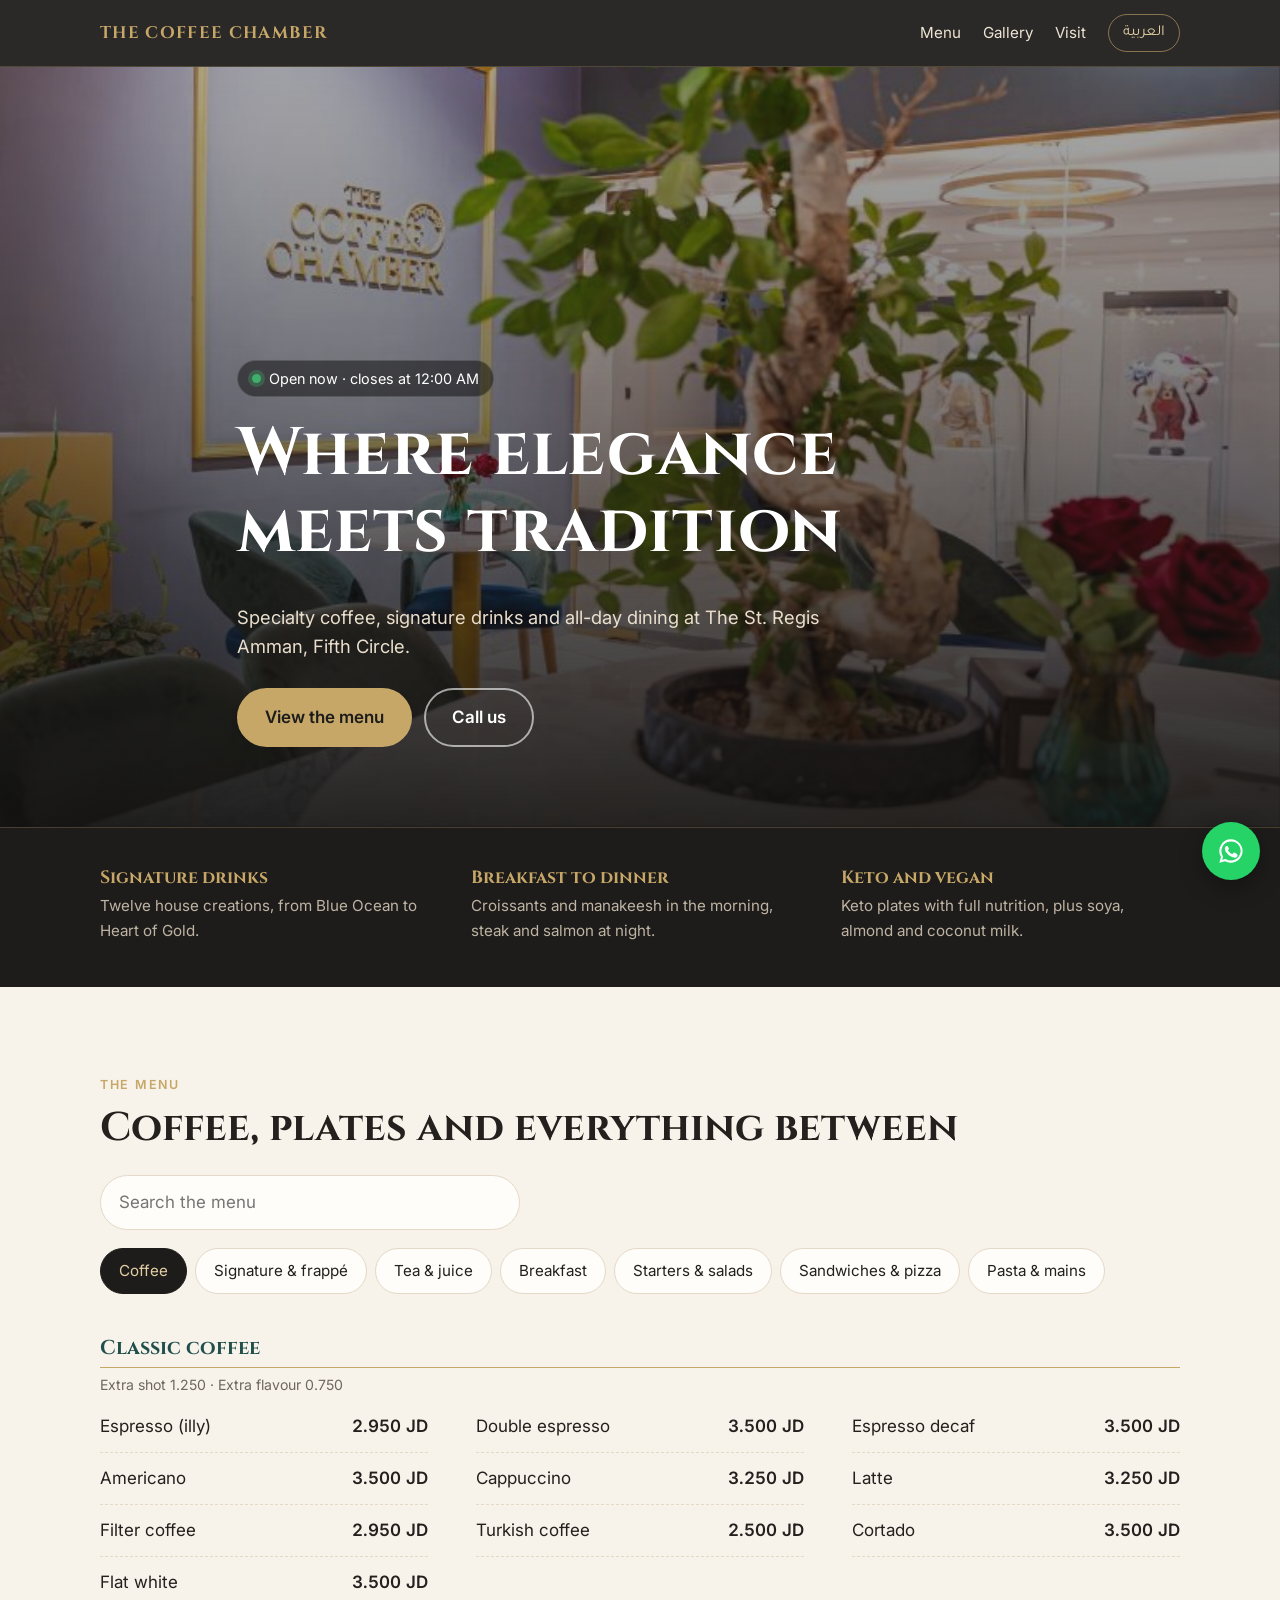
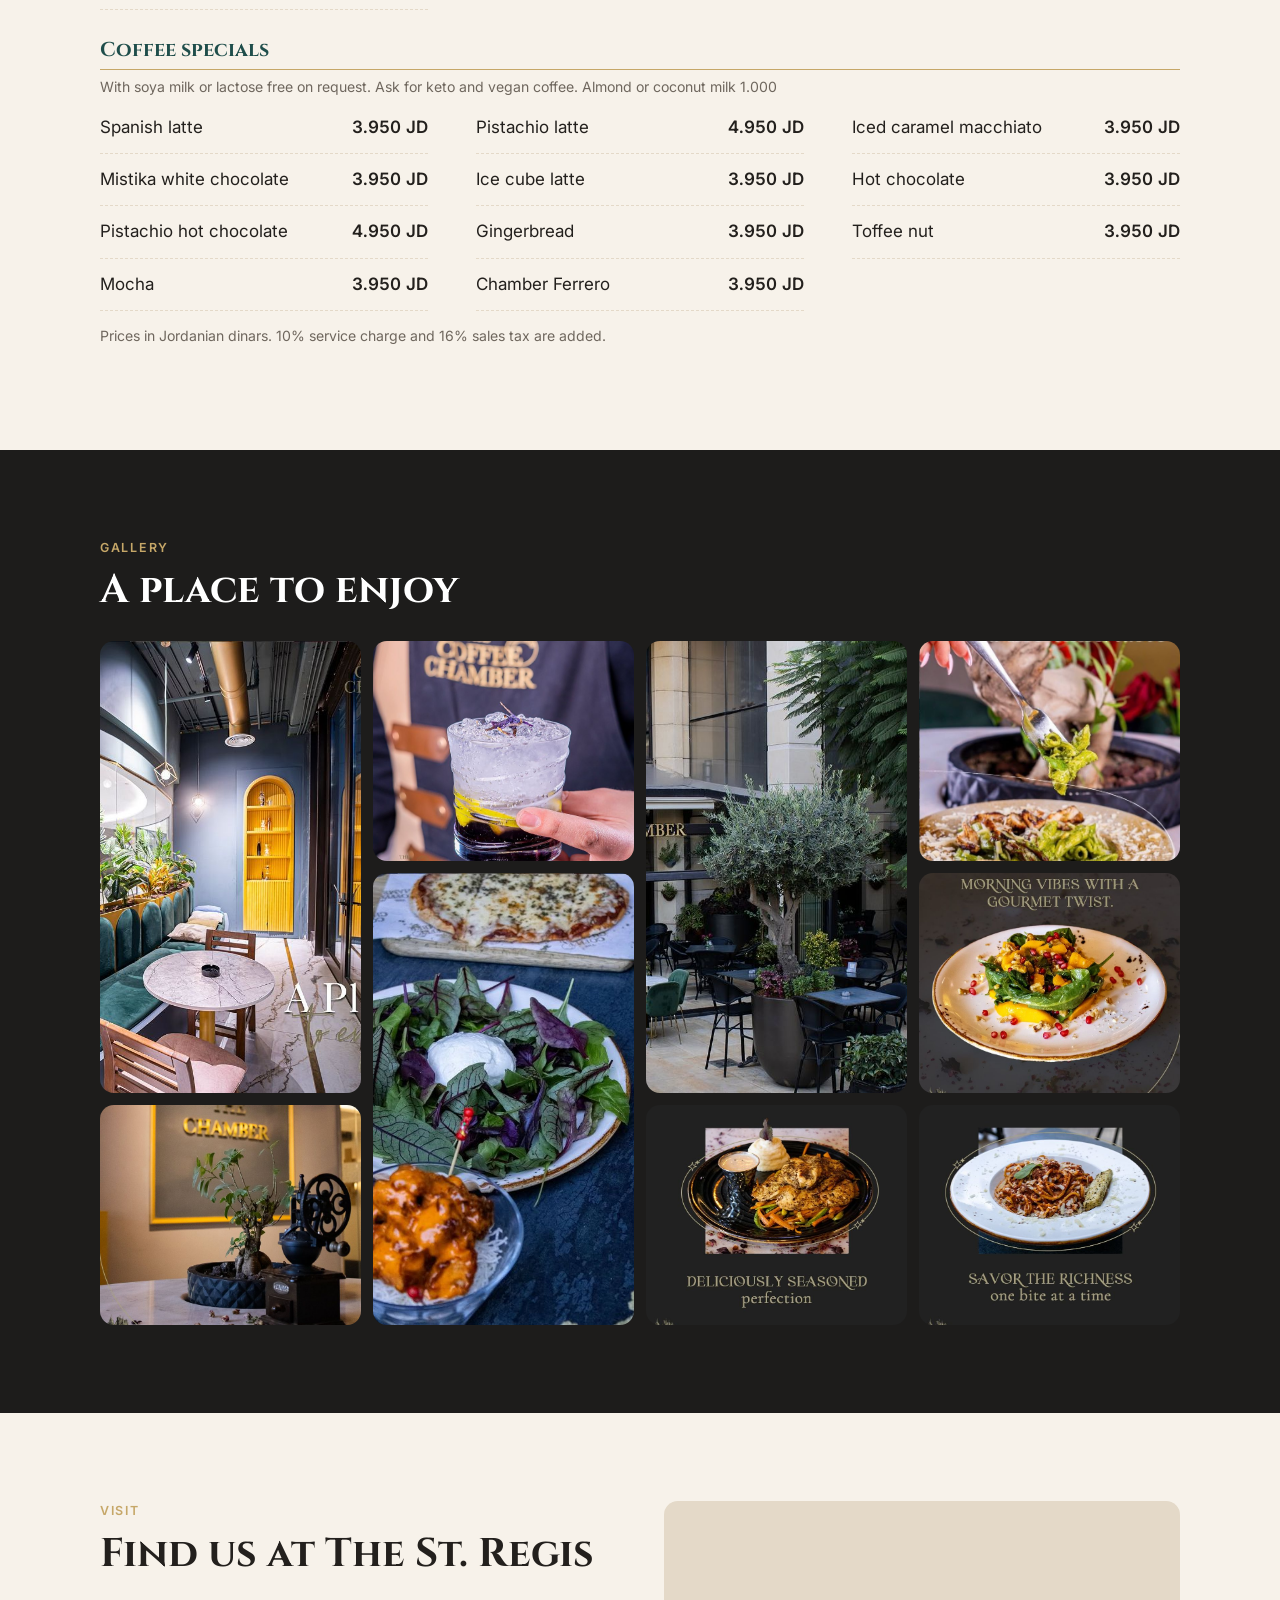
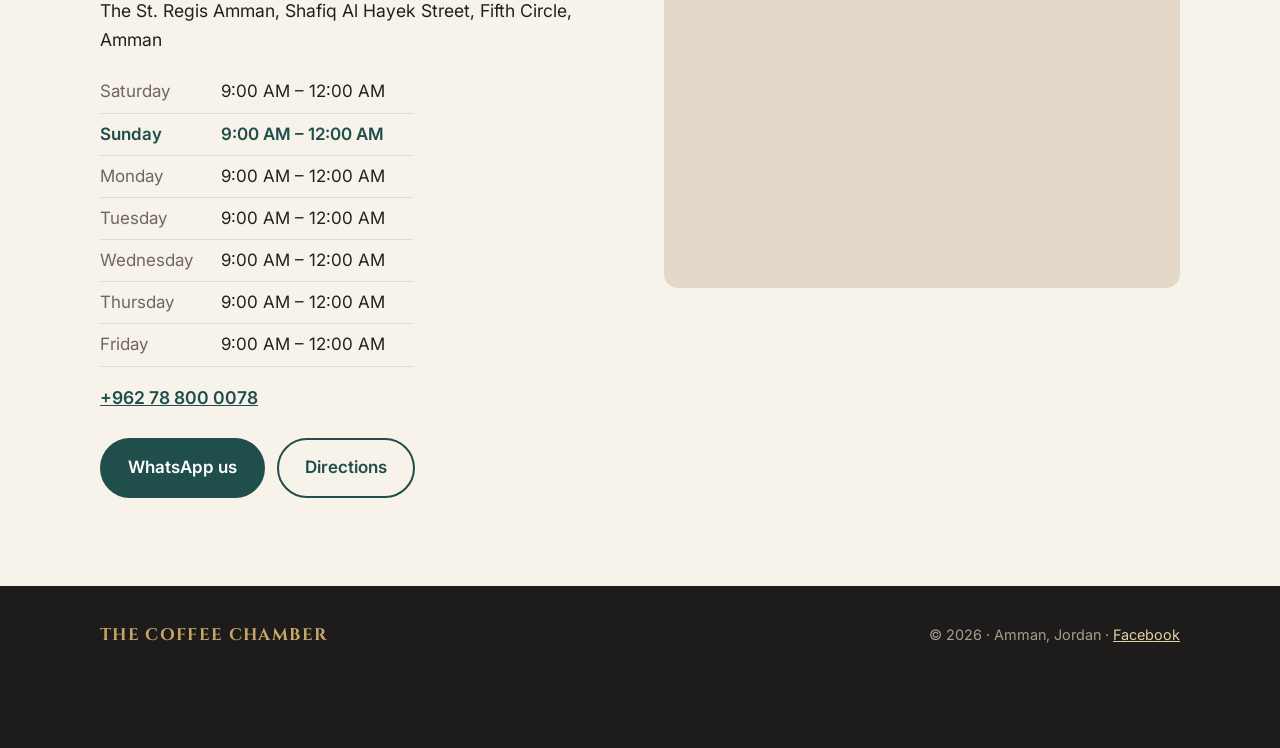
==== index.html @ b36b4d58 "Launch The Coffee Chamber site: full bilingual menu, photos, live hours Co-Authored-By: Claude Opus " ====
<!doctype html>
<html lang="en" dir="ltr">
<head>
  <meta charset="utf-8">
  <meta name="viewport" content="width=device-width, initial-scale=1">
  <title>The Coffee Chamber | Café at The St. Regis Amman</title>
  <meta name="description" content="The Coffee Chamber: specialty coffee, signature drinks and all-day dining at The St. Regis Amman, Fifth Circle. Call +962 78 800 0078.">
  <meta property="og:title" content="The Coffee Chamber, Amman">
  <meta property="og:description" content="Where elegance meets tradition. Specialty coffee and all-day dining at The St. Regis Amman.">
  <meta property="og:image" content="assets/img/interior.jpg">
  <link rel="icon" href="assets/img/favicon.svg" type="image/svg+xml">
  <link rel="preconnect" href="https://fonts.googleapis.com">
  <link rel="preconnect" href="https://fonts.gstatic.com" crossorigin>
  <link href="https://fonts.googleapis.com/css2?family=Cinzel:wght@500;700&family=Inter:wght@400;500;600&family=Tajawal:wght@400;500;700&display=swap" rel="stylesheet">
  <link rel="stylesheet" href="assets/css/site.css">
  <!-- Facts for Google search results. Keep in sync with business.json. -->
  <script type="application/ld+json">
  {
    "@context": "https://schema.org",
    "@type": "CafeOrCoffeeShop",
    "name": "The Coffee Chamber",
    "telephone": "+962788000078",
    "servesCuisine": ["Coffee", "International"],
    "priceRange": "JD 2-14",
    "image": "assets/img/interior.jpg",
    "address": {
      "@type": "PostalAddress",
      "streetAddress": "The St. Regis Amman, Shafiq Al Hayek Street, Fifth Circle",
      "addressLocality": "Amman",
      "addressCountry": "JO"
    },
    "openingHours": "Mo-Su 09:00-24:00"
  }
  </script>
</head>
<body>
  <header class="site-header">
    <div class="wrap header-row">
      <a class="logo" href="#top" data-i18n="name">The Coffee Chamber</a>
      <nav class="nav">
        <a href="#menu" data-i18n="nav_menu">Menu</a>
        <a href="#gallery" data-i18n="nav_gallery">Gallery</a>
        <a href="#visit" data-i18n="nav_visit">Visit</a>
        <!-- INTERACTIVE 1: language switch (assets/js/site.js) -->
        <button class="lang-toggle" id="lang-toggle" type="button" aria-label="Switch language">العربية</button>
      </nav>
    </div>
  </header>

  <main id="top">
    <section class="hero">
      <img class="hero-img" src="assets/img/interior.jpg" alt="Inside The Coffee Chamber">
      <div class="wrap hero-inner">
        <!-- INTERACTIVE 2: live open/closed badge -->
        <p class="status" id="open-status"><span class="dot"></span><span class="status-text">&nbsp;</span></p>
        <h1 data-i18n="hero_title">Where elegance meets tradition</h1>
        <p class="lead" data-i18n="hero_sub">Specialty coffee, signature drinks and all-day dining at The St. Regis Amman, Fifth Circle.</p>
        <div class="hero-actions">
          <a class="btn" href="#menu" data-i18n="cta_menu">View the menu</a>
          <a class="btn btn-ghost" href="tel:+962788000078" data-i18n="cta_call">Call to book</a>
        </div>
      </div>
    </section>

    <section class="highlights reveal">
      <div class="wrap highlights-row">
        <div><h3 data-i18n="hl1_t">Signature drinks</h3><p data-i18n="hl1_d">Twelve house creations, from Blue Ocean to Heart of Gold.</p></div>
        <div><h3 data-i18n="hl2_t">Breakfast to dinner</h3><p data-i18n="hl2_d">Croissants and manakeesh in the morning, steak and salmon at night.</p></div>
        <div><h3 data-i18n="hl3_t">Keto and vegan</h3><p data-i18n="hl3_d">Keto plates with full nutrition, plus soya, almond and coconut milk.</p></div>
      </div>
    </section>

    <section id="menu" class="section reveal">
      <div class="wrap">
        <p class="eyebrow" data-i18n="menu_eyebrow">The menu</p>
        <h2 data-i18n="menu_title">Coffee, plates and everything between</h2>
        <!-- INTERACTIVE 3: search + tabs. The menu itself is in assets/js/menu.js -->
        <div class="menu-tools">
          <input class="search" id="menu-search" type="search" placeholder="Search the menu" data-i18n-placeholder="search">
        </div>
        <div class="tabs" id="menu-tabs" role="tablist"></div>
        <div id="menu-body"></div>
        <p class="note" data-i18n="menu_tax">Prices in Jordanian dinars. 10% service charge and 16% sales tax are added.</p>
      </div>
    </section>

    <section id="gallery" class="section section-dark reveal">
      <div class="wrap">
        <p class="eyebrow" data-i18n="gallery_eyebrow">Gallery</p>
        <h2 data-i18n="gallery_title">A place to enjoy</h2>
        <!-- INTERACTIVE 4: tap a photo to open it full screen; swipe or use arrows -->
        <div class="gallery">
          <button class="shot tall" type="button"><img src="assets/img/seating.jpg" alt="Velvet seating by the window" loading="lazy"></button>
          <button class="shot" type="button"><img src="assets/img/signature-drink.jpg" alt="A signature drink" loading="lazy"></button>
          <button class="shot tall" type="button"><img src="assets/img/terrace.jpg" alt="The outdoor terrace" loading="lazy"></button>
          <button class="shot" type="button"><img src="assets/img/penne-pesto.jpg" alt="Penne pesto with chicken" loading="lazy"></button>
          <button class="shot tall" type="button"><img src="assets/img/burrata-dynamite.jpg" alt="Burrata salad and dynamite shrimps" loading="lazy"></button>
          <button class="shot" type="button"><img src="assets/img/mango-salad.jpg" alt="Baby spinach and mango salad" loading="lazy"></button>
          <button class="shot" type="button"><img src="assets/img/grinder.jpg" alt="Coffee grinder on the marble table" loading="lazy"></button>
          <button class="shot" type="button"><img src="assets/img/grilled-chicken.jpg" alt="Grilled chicken with mashed potato" loading="lazy"></button>
          <button class="shot" type="button"><img src="assets/img/spaghetti.jpg" alt="Spaghetti bolognese" loading="lazy"></button>
        </div>
      </div>
    </section>

    <section id="visit" class="section reveal">
      <div class="wrap split">
        <div>
          <p class="eyebrow" data-i18n="visit_eyebrow">Visit</p>
          <h2 data-i18n="visit_title">Find us at The St. Regis</h2>
          <p class="address" data-i18n="address">The St. Regis Amman, Shafiq Al Hayek Street, Fifth Circle, Amman</p>
          <table class="hours" id="hours-table"></table>
          <p class="contact-line"><a href="tel:+962788000078" dir="ltr">+962 78 800 0078</a></p>
          <div class="hero-actions">
            <a class="btn btn-whatsapp" id="whatsapp-btn" href="#visit" data-i18n="cta_whatsapp">WhatsApp us</a>
            <a class="btn btn-outline" href="https://www.google.com/maps/search/?api=1&amp;query=The+Coffee+Chamber+St+Regis+Amman" data-i18n="cta_directions">Directions</a>
          </div>
        </div>
        <iframe class="map" title="Map to The Coffee Chamber" loading="lazy"
          src="https://www.google.com/maps?q=The+St.+Regis+Amman&amp;output=embed"></iframe>
      </div>
    </section>
  </main>

  <footer class="site-footer">
    <div class="wrap footer-row">
      <p class="logo" data-i18n="name">The Coffee Chamber</p>
      <p>&copy; <span id="year">2026</span> &middot; <span data-i18n="city">Amman, Jordan</span> &middot;
        <a href="https://www.facebook.com/The-Coffee-Chamber-103624985426412">Facebook</a></p>
    </div>
  </footer>

  <a class="wa-float" id="wa-float" href="#visit" aria-label="WhatsApp">
    <svg viewBox="0 0 24 24" width="28" height="28" aria-hidden="true"><path fill="currentColor" d="M12 2a10 10 0 0 0-8.6 15.1L2 22l5-1.3A10 10 0 1 0 12 2Zm0 18.2a8.2 8.2 0 0 1-4.2-1.2l-.3-.2-3 .8.8-2.9-.2-.3A8.2 8.2 0 1 1 12 20.2Zm4.5-6.1c-.2-.1-1.5-.7-1.7-.8s-.4-.1-.6.1-.7.8-.8 1-.3.2-.5.1a6.7 6.7 0 0 1-3.4-2.9c-.3-.4.3-.4.7-1.3a.4.4 0 0 0 0-.4l-.8-1.8c-.2-.5-.4-.4-.6-.4h-.5a1 1 0 0 0-.7.3 3 3 0 0 0-.9 2.2 5.2 5.2 0 0 0 1.1 2.8 11.9 11.9 0 0 0 4.6 4c1.7.7 2.4.8 3.2.7a2.8 2.8 0 0 0 1.8-1.3 2.3 2.3 0 0 0 .2-1.3c-.1-.1-.3-.2-.5-.3Z"/></svg>
  </a>

  <div class="lightbox" id="lightbox" hidden>
    <button class="lb-btn lb-close" type="button" aria-label="Close">&times;</button>
    <button class="lb-btn lb-prev" type="button" aria-label="Previous">&#8249;</button>
    <img class="lb-img" alt="">
    <button class="lb-btn lb-next" type="button" aria-label="Next">&#8250;</button>
  </div>

  <script src="assets/js/menu.js"></script>
  <script src="assets/js/site.js"></script>
</body>
</html>
---- assets/css/site.css ----
/* The Coffee Chamber. Colours taken from their logo and interior:
   charcoal, gold lettering, teal velvet, warm marble. */
:root {
  --charcoal: #1d1c1b;
  --charcoal-2: #282624;
  --gold: #c6a768;
  --gold-soft: #e3cfa3;
  --teal: #1f4e4b;
  --ink: #23201d;
  --muted: #6f675e;
  --bg: #f7f2ea;
  --card: #fffdf9;
  --line: #e4d9c8;
  --open: #3fae6a;
  --closed: #c25a3c;
  --radius: 14px;
  --font: "Inter", system-ui, -apple-system, "Segoe UI", Roboto, sans-serif;
  --display: "Cinzel", Georgia, serif;
}
html[lang="ar"] { --font: "Tajawal", system-ui, sans-serif; --display: "Tajawal", system-ui, sans-serif; }

* { box-sizing: border-box; }
html { scroll-behavior: smooth; }
body { margin: 0; font-family: var(--font); font-size: 17px; line-height: 1.6; color: var(--ink); background: var(--bg); }
img { display: block; max-width: 100%; }
a { color: var(--teal); }
h1, h2, h3 { font-family: var(--display); line-height: 1.15; margin: 0 0 0.5em; font-weight: 700; }
h1 { font-size: clamp(2.2rem, 6vw, 4.2rem); letter-spacing: 0.01em; }
h2 { font-size: clamp(1.6rem, 3.5vw, 2.5rem); }
h3 { font-size: 1.1rem; }
html[lang="ar"] h1, html[lang="ar"] h2 { letter-spacing: 0; }
.wrap { max-width: 1120px; margin: 0 auto; padding: 0 20px; }
.eyebrow { text-transform: uppercase; letter-spacing: 0.14em; font-size: 0.78rem; font-weight: 600; color: var(--gold); margin: 0 0 10px; }
html[lang="ar"] .eyebrow { letter-spacing: 0; font-size: 0.9rem; }
.note { color: var(--muted); font-size: 0.88rem; }

/* Header */
.site-header { position: sticky; top: 0; z-index: 10; background: rgba(29, 28, 27, 0.94); backdrop-filter: blur(8px); border-bottom: 1px solid rgba(198,167,104,0.25); }
.header-row { display: flex; align-items: center; justify-content: space-between; min-height: 66px; gap: 16px; }
.logo { font-family: var(--display); font-weight: 700; letter-spacing: 0.08em; text-transform: uppercase; color: var(--gold); text-decoration: none; font-size: 1.05rem; margin: 0; }
html[lang="ar"] .logo { letter-spacing: 0; text-transform: none; font-size: 1.2rem; }
.nav { display: flex; align-items: center; gap: 22px; }
.nav a { color: #eee4d4; text-decoration: none; font-size: 0.95rem; }
.nav a:hover { color: var(--gold); }
.lang-toggle { font: inherit; font-family: "Tajawal", var(--font); font-size: 0.95rem; background: transparent; color: var(--gold-soft); border: 1px solid rgba(198,167,104,0.6); border-radius: 999px; padding: 6px 14px; cursor: pointer; }
.lang-toggle:hover { background: var(--gold); color: var(--charcoal); }

/* Buttons */
.btn { display: inline-block; background: var(--gold); color: var(--charcoal); padding: 14px 26px; border-radius: 999px; font-weight: 600; text-decoration: none; border: 2px solid var(--gold); transition: transform .15s, background .15s; }
.btn:hover { transform: translateY(-2px); }
.btn-ghost { background: transparent; color: #fff; border-color: rgba(255,255,255,0.6); }
.btn-outline { background: transparent; color: var(--teal); border-color: var(--teal); }
.btn-whatsapp { background: var(--teal); border-color: var(--teal); color: #fff; }

/* Hero: their interior photo under a dark wash */
.hero { position: relative; min-height: min(88vh, 760px); display: flex; align-items: flex-end; color: #fff; overflow: hidden; background: var(--charcoal); }
.hero-img { position: absolute; inset: 0; width: 100%; height: 100%; object-fit: cover; object-position: 30% 35%; transform: scale(1.06); animation: slowzoom 18s ease-out forwards; }
.hero::after { content: ""; position: absolute; inset: 0; background: linear-gradient(180deg, rgba(20,19,18,0.35) 0%, rgba(20,19,18,0.55) 45%, rgba(20,19,18,0.92) 100%); }
@keyframes slowzoom { to { transform: scale(1); } }
.hero-inner { position: relative; z-index: 1; padding-bottom: 80px; padding-top: 120px; }
.hero h1 { max-width: 12em; color: #fff; }
.lead { font-size: 1.15rem; color: #eadfcd; max-width: 34em; }
.hero-actions { display: flex; flex-wrap: wrap; gap: 12px; margin-top: 26px; }
.status { display: inline-flex; align-items: center; gap: 8px; background: rgba(0,0,0,0.45); border: 1px solid rgba(255,255,255,0.15); border-radius: 999px; padding: 6px 14px; font-size: 0.9rem; margin: 0 0 18px; }
.dot { width: 9px; height: 9px; border-radius: 50%; background: #999; }
.status.is-open .dot { background: var(--open); box-shadow: 0 0 0 4px rgba(63,174,106,0.3); animation: pulse 2s infinite; }
.status.is-closed .dot { background: var(--closed); }
@keyframes pulse { 50% { box-shadow: 0 0 0 8px rgba(63,174,106,0); } }

/* Highlights strip */
.highlights { background: var(--charcoal); color: #e9dfcf; border-top: 1px solid rgba(198,167,104,0.25); }
.highlights-row { display: grid; grid-template-columns: repeat(3, 1fr); gap: 32px; padding-top: 40px; padding-bottom: 44px; }
.highlights h3 { color: var(--gold); margin-bottom: 6px; }
.highlights p { margin: 0; font-size: 0.95rem; color: #bfb4a3; }

/* Sections */
.section { padding: 88px 0; }
.section-dark { background: var(--charcoal); color: #fff; }

/* Menu */
.menu-tools { margin: 24px 0 14px; }
.search { width: 100%; max-width: 420px; font: inherit; padding: 13px 18px; border-radius: 999px; border: 1px solid var(--line); background: var(--card); color: var(--ink); }
.search:focus { outline: 2px solid var(--gold); border-color: var(--gold); }
.tabs { display: flex; gap: 8px; overflow-x: auto; padding: 4px 0 14px; scrollbar-width: none; }
.tabs::-webkit-scrollbar { display: none; }
.tab { flex: none; font: inherit; font-size: 0.95rem; background: var(--card); border: 1px solid var(--line); color: var(--ink); padding: 10px 18px; border-radius: 999px; cursor: pointer; transition: background .2s, color .2s; }
.tab:hover { border-color: var(--gold); }
.tab.is-active { background: var(--charcoal); border-color: var(--charcoal); color: var(--gold-soft); }
.menu-section { margin-top: 28px; animation: fadein .35s ease; }
.menu-section h3 { font-size: 1.25rem; color: var(--teal); padding-bottom: 8px; border-bottom: 1px solid var(--gold); margin-bottom: 4px; }
.menu-section .note { margin: 6px 0 4px; }
.menu-list { list-style: none; padding: 0; margin: 0; display: grid; grid-template-columns: repeat(auto-fit, minmax(300px, 1fr)); gap: 0 48px; }
.menu-list li { display: flex; justify-content: space-between; align-items: baseline; gap: 16px; padding: 12px 0; border-bottom: 1px dashed var(--line); }
.price { color: var(--ink); font-weight: 600; white-space: nowrap; font-variant-numeric: tabular-nums; }
.empty { color: var(--muted); padding: 24px 0; }
mark { background: rgba(198,167,104,0.35); color: inherit; border-radius: 3px; }
@keyframes fadein { from { opacity: 0; transform: translateY(6px); } }

/* Gallery: mixed sizes */
.gallery { display: grid; grid-template-columns: repeat(4, 1fr); grid-auto-rows: 220px; grid-auto-flow: dense; gap: 12px; margin-top: 28px; }
.shot { padding: 0; border: 0; background: none; cursor: zoom-in; overflow: hidden; border-radius: var(--radius); }
.shot.tall { grid-row: span 2; }
.shot img { width: 100%; height: 100%; object-fit: cover; transition: transform .5s ease; }
.shot:hover img { transform: scale(1.05); }

/* Lightbox */
.lightbox { position: fixed; inset: 0; z-index: 50; background: rgba(12, 11, 10, 0.95); display: grid; place-items: center; padding: 24px; touch-action: pan-y; }
.lightbox[hidden] { display: none; }
.lb-img { max-width: min(92vw, 900px); max-height: 84vh; border-radius: 10px; }
.lb-btn { position: absolute; background: rgba(255,255,255,0.08); color: #fff; border: 0; cursor: pointer; border-radius: 50%; width: 48px; height: 48px; font-size: 2rem; line-height: 1; }
.lb-btn:hover { background: rgba(198,167,104,0.4); }
.lb-close { top: 16px; right: 16px; }
.lb-prev { left: 16px; top: 50%; transform: translateY(-50%); }
.lb-next { right: 16px; top: 50%; transform: translateY(-50%); }

/* Visit */
.split { display: grid; grid-template-columns: 1fr 1fr; gap: 48px; align-items: start; }
.address { font-size: 1.1rem; }
.hours { border-collapse: collapse; margin: 16px 0 8px; }
.hours th, .hours td { text-align: start; padding: 7px 28px 7px 0; border-bottom: 1px solid var(--line); font-weight: normal; }
html[dir="rtl"] .hours th, html[dir="rtl"] .hours td { padding: 7px 0 7px 28px; }
.hours th { color: var(--muted); }
.hours tr.today th, .hours tr.today td { color: var(--teal); font-weight: 600; }
.contact-line { font-size: 1.1rem; font-weight: 600; }
.map { width: 100%; aspect-ratio: 4 / 3; border: 0; border-radius: var(--radius); background: var(--line); }

/* Scroll reveal */
.reveal { opacity: 0; transform: translateY(24px); transition: opacity .7s ease, transform .7s ease; }
.reveal.is-visible { opacity: 1; transform: none; }

/* Floating WhatsApp */
.wa-float { position: fixed; bottom: 20px; inset-inline-end: 20px; z-index: 20; width: 58px; height: 58px; border-radius: 50%; background: #25d366; color: #fff; display: grid; place-items: center; box-shadow: 0 8px 24px rgba(0,0,0,0.3); transition: transform .2s; }
.wa-float:hover { transform: scale(1.08); }

.site-footer { background: var(--charcoal); color: #a89d8c; padding: 36px 0 100px; font-size: 0.9rem; }
.footer-row { display: flex; flex-wrap: wrap; justify-content: space-between; gap: 12px; align-items: center; }
.site-footer p { margin: 0; }
.site-footer a { color: var(--gold-soft); }

@media (max-width: 760px) {
  .nav a { display: none; }
  .hero-inner { padding-bottom: 56px; }
  .section { padding: 64px 0; }
  .highlights-row { grid-template-columns: 1fr; gap: 20px; }
  .split { grid-template-columns: 1fr; }
  .gallery { grid-template-columns: repeat(2, 1fr); grid-auto-rows: 170px; }
  .lb-prev, .lb-next { top: auto; bottom: 24px; transform: none; }
}
@media (prefers-reduced-motion: reduce) {
  *, .reveal, .hero-img { animation: none !important; transition: none !important; }
  .reveal { opacity: 1; transform: none; }
}
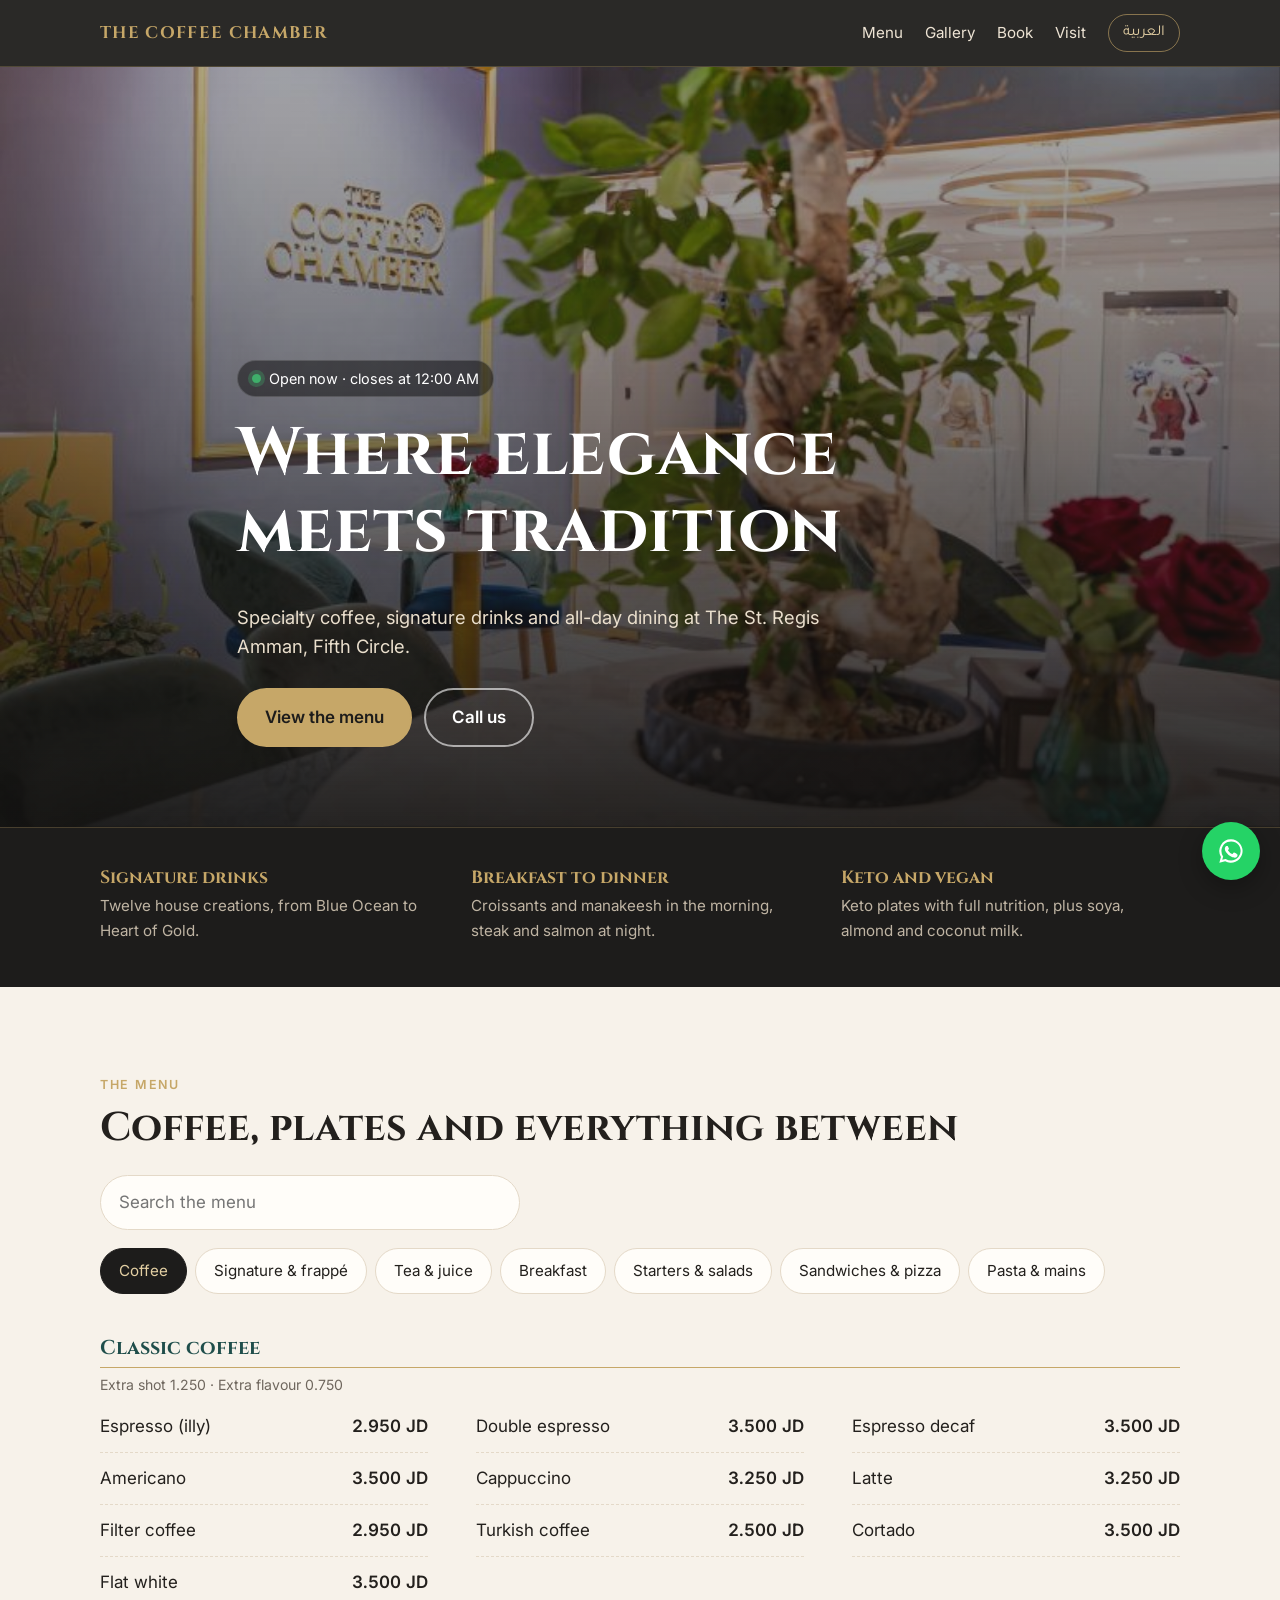
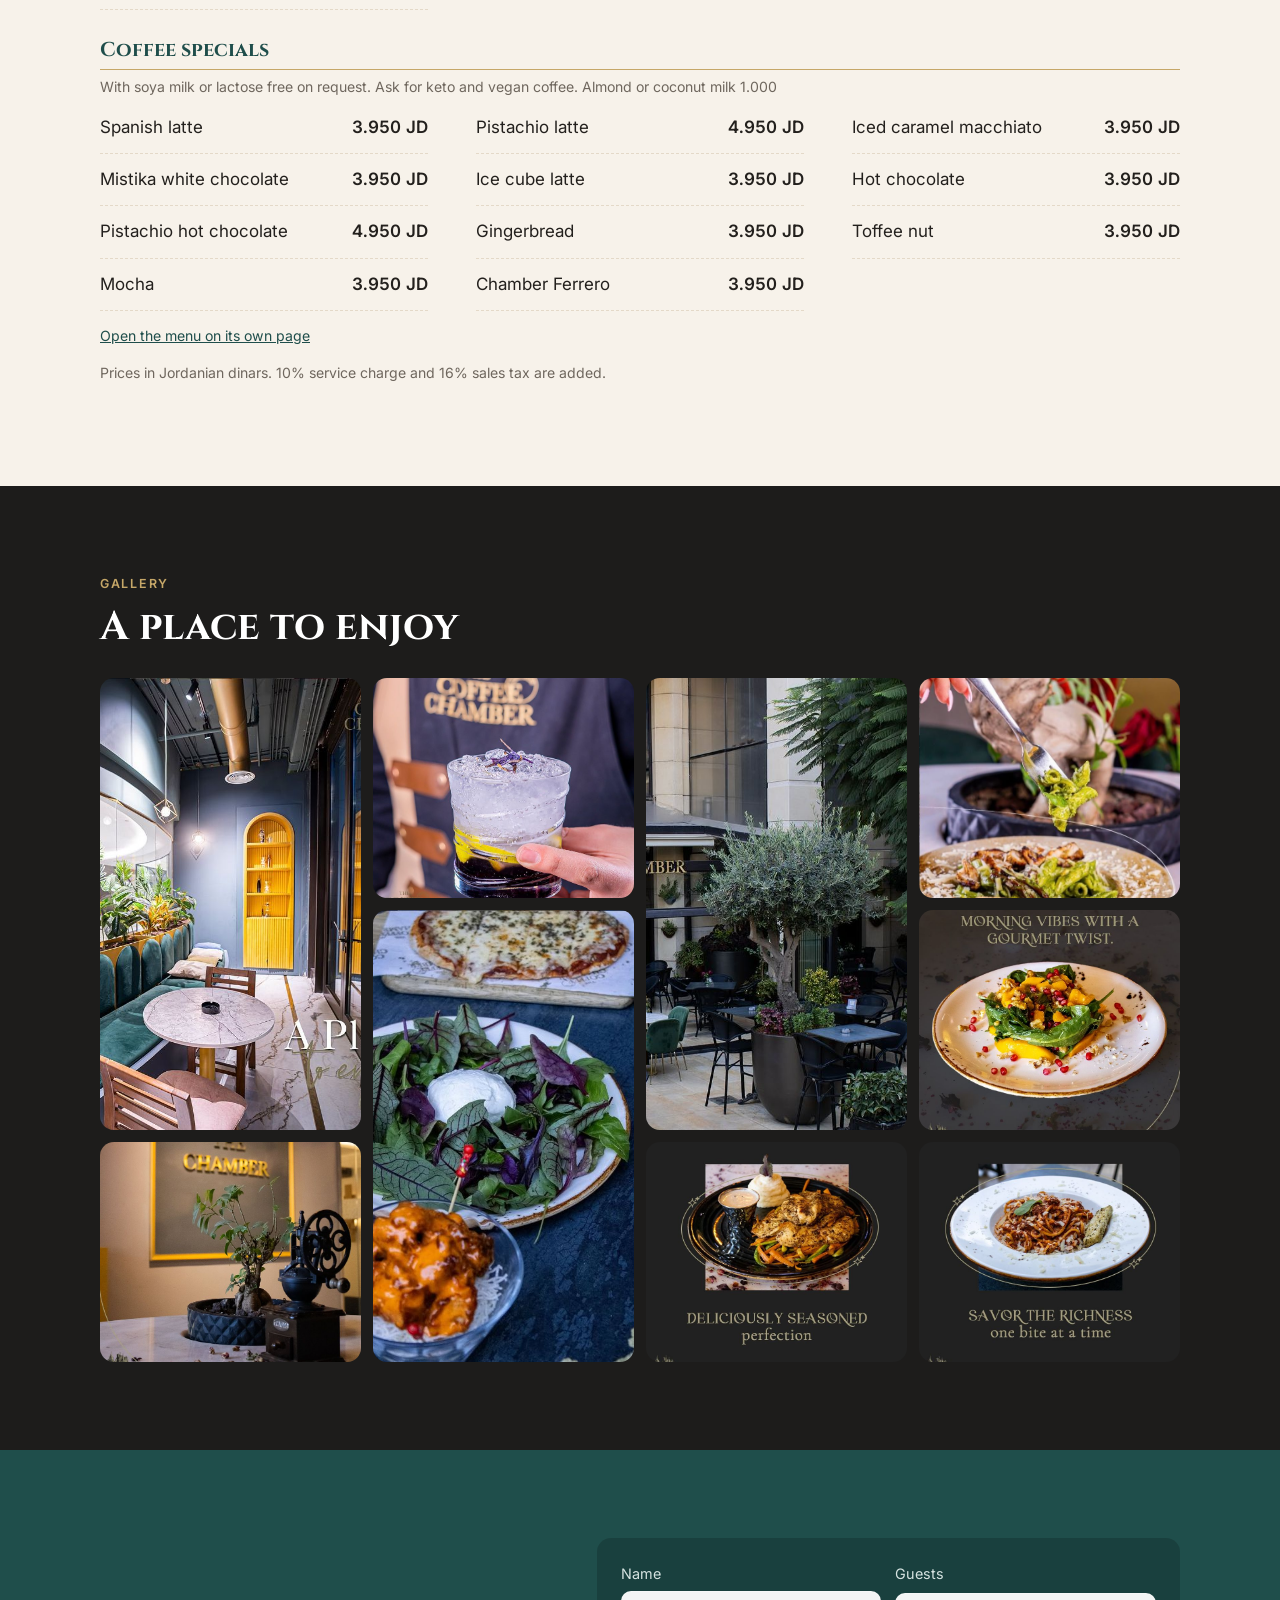
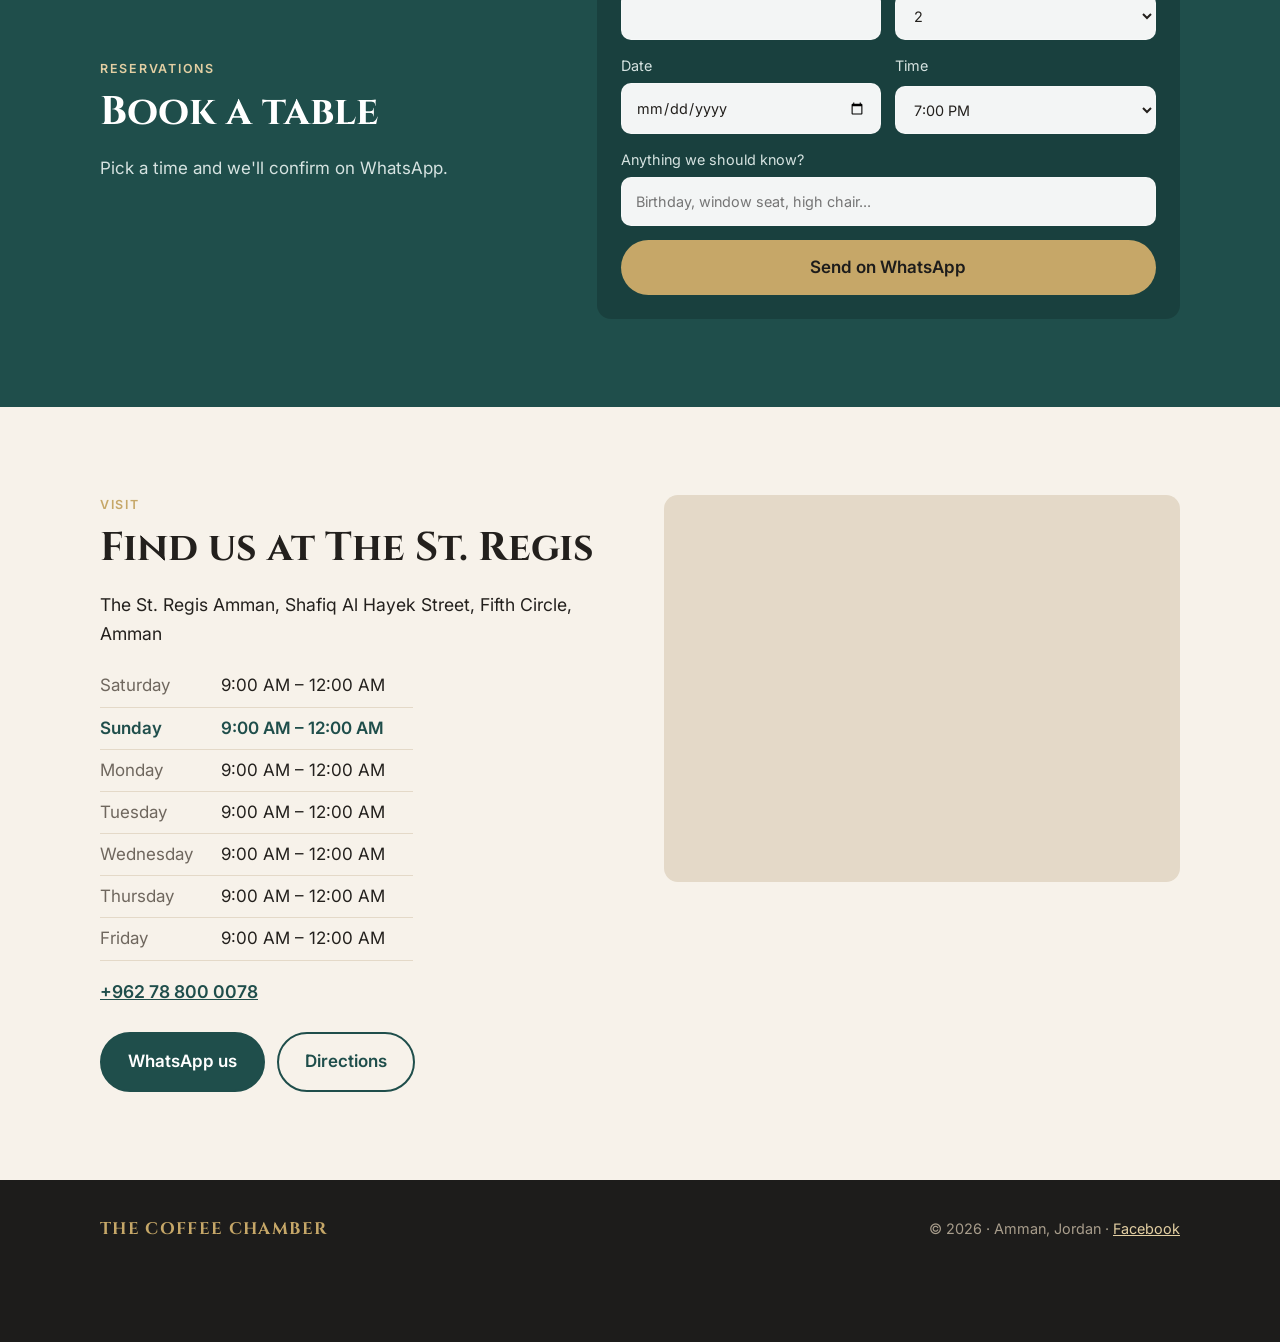
==== commit a4be1218: "WIP: table booking to WhatsApp and QR menu page Co-Authored-By: Claude Opus 5.5 (1M context) <norepl" ====
--- a/index.html
+++ b/index.html
@@ -40,6 +40,7 @@
       <nav class="nav">
         <a href="#menu" data-i18n="nav_menu">Menu</a>
         <a href="#gallery" data-i18n="nav_gallery">Gallery</a>
+        <a href="#book" data-i18n="nav_book">Book</a>
         <a href="#visit" data-i18n="nav_visit">Visit</a>
         <!-- INTERACTIVE 1: language switch (assets/js/site.js) -->
         <button class="lang-toggle" id="lang-toggle" type="button" aria-label="Switch language">العربية</button>
@@ -80,6 +81,7 @@
         </div>
         <div class="tabs" id="menu-tabs" role="tablist"></div>
         <div id="menu-body"></div>
+        <p class="note"><a href="menu.html" data-i18n="menu_qr_link">Open the menu on its own page</a></p>
         <p class="note" data-i18n="menu_tax">Prices in Jordanian dinars. 10% service charge and 16% sales tax are added.</p>
       </div>
     </section>
@@ -100,6 +102,26 @@
           <button class="shot" type="button"><img src="assets/img/grilled-chicken.jpg" alt="Grilled chicken with mashed potato" loading="lazy"></button>
           <button class="shot" type="button"><img src="assets/img/spaghetti.jpg" alt="Spaghetti bolognese" loading="lazy"></button>
         </div>
+      </div>
+    </section>
+
+    <section id="book" class="section section-teal reveal">
+      <div class="wrap book-grid">
+        <div>
+          <p class="eyebrow" data-i18n="book_eyebrow">Reservations</p>
+          <h2 data-i18n="book_title">Book a table</h2>
+          <p data-i18n="book_sub">Pick a time and we'll confirm on WhatsApp.</p>
+        </div>
+        <!-- INTERACTIVE 7: booking form. Nothing is stored; it opens WhatsApp with the request written out. -->
+        <form class="book-form" id="book-form">
+          <label><span data-i18n="f_name">Name</span><input name="name" required autocomplete="name"></label>
+          <label><span data-i18n="f_guests">Guests</span>
+            <select name="guests"><option>1</option><option selected>2</option><option>3</option><option>4</option><option>5</option><option>6</option><option>7</option><option>8+</option></select></label>
+          <label><span data-i18n="f_date">Date</span><input name="date" type="date" required></label>
+          <label><span data-i18n="f_time">Time</span><select name="time" id="book-time"></select></label>
+          <label class="full"><span data-i18n="f_note">Anything we should know?</span><input name="note" data-i18n-placeholder="f_note_ph" placeholder="Birthday, window seat, high chair..."></label>
+          <button class="btn full" type="submit" data-i18n="f_send">Send on WhatsApp</button>
+        </form>
       </div>
     </section>
 
--- a/assets/css/site.css
+++ b/assets/css/site.css
@@ -150,3 +150,25 @@
   *, .reveal, .hero-img { animation: none !important; transition: none !important; }
   .reveal { opacity: 1; transform: none; }
 }
+
+/* Booking */
+.section-teal { background: var(--teal); color: #fff; }
+.section-teal .eyebrow { color: var(--gold-soft); }
+.book-grid { display: grid; grid-template-columns: 1fr 1.3fr; gap: 48px; align-items: center; }
+.book-grid p { color: #d6e3e1; }
+.book-form { display: grid; grid-template-columns: 1fr 1fr; gap: 14px; background: rgba(0,0,0,0.18); padding: 24px; border-radius: var(--radius); }
+.book-form label { display: grid; gap: 6px; font-size: 0.9rem; color: #d6e3e1; }
+.book-form .full { grid-column: 1 / -1; }
+.book-form input, .book-form select { font: inherit; padding: 12px 14px; border-radius: 10px; border: 1px solid rgba(255,255,255,0.25); background: rgba(255,255,255,0.95); color: var(--ink); width: 100%; }
+.book-form input:focus, .book-form select:focus { outline: 2px solid var(--gold); }
+.book-form .btn { border: 0; cursor: pointer; font: inherit; font-weight: 600; }
+
+/* Stand-alone menu page (menu.html), opened from the table QR code */
+.menu-page .section { padding-top: 32px; }
+.menu-page .tabs { position: sticky; top: 66px; z-index: 5; background: var(--bg); padding-top: 10px; }
+
+@media (max-width: 760px) {
+  .book-grid { grid-template-columns: 1fr; gap: 20px; }
+  .book-form { grid-template-columns: 1fr 1fr; padding: 18px; }
+}
+.menu-page-title { font-size: clamp(1.8rem, 5vw, 2.6rem); margin-bottom: 0; }
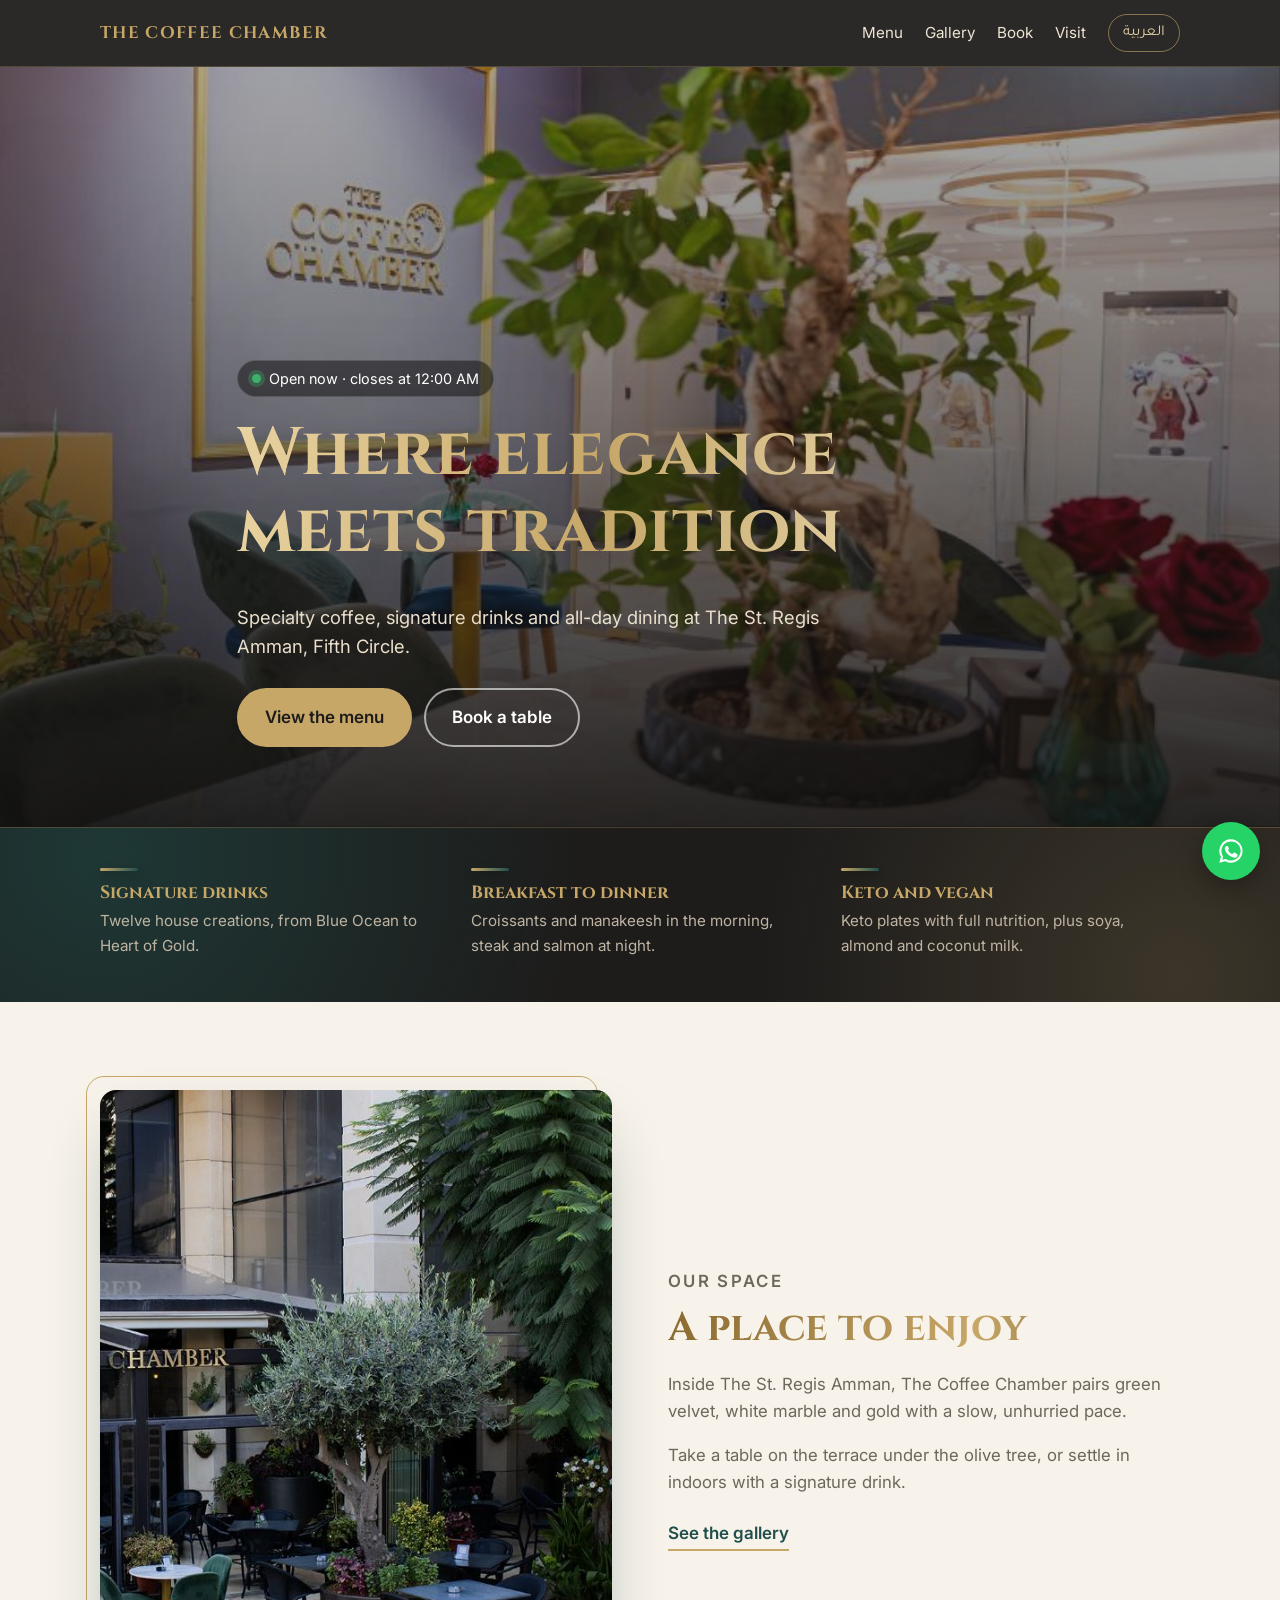
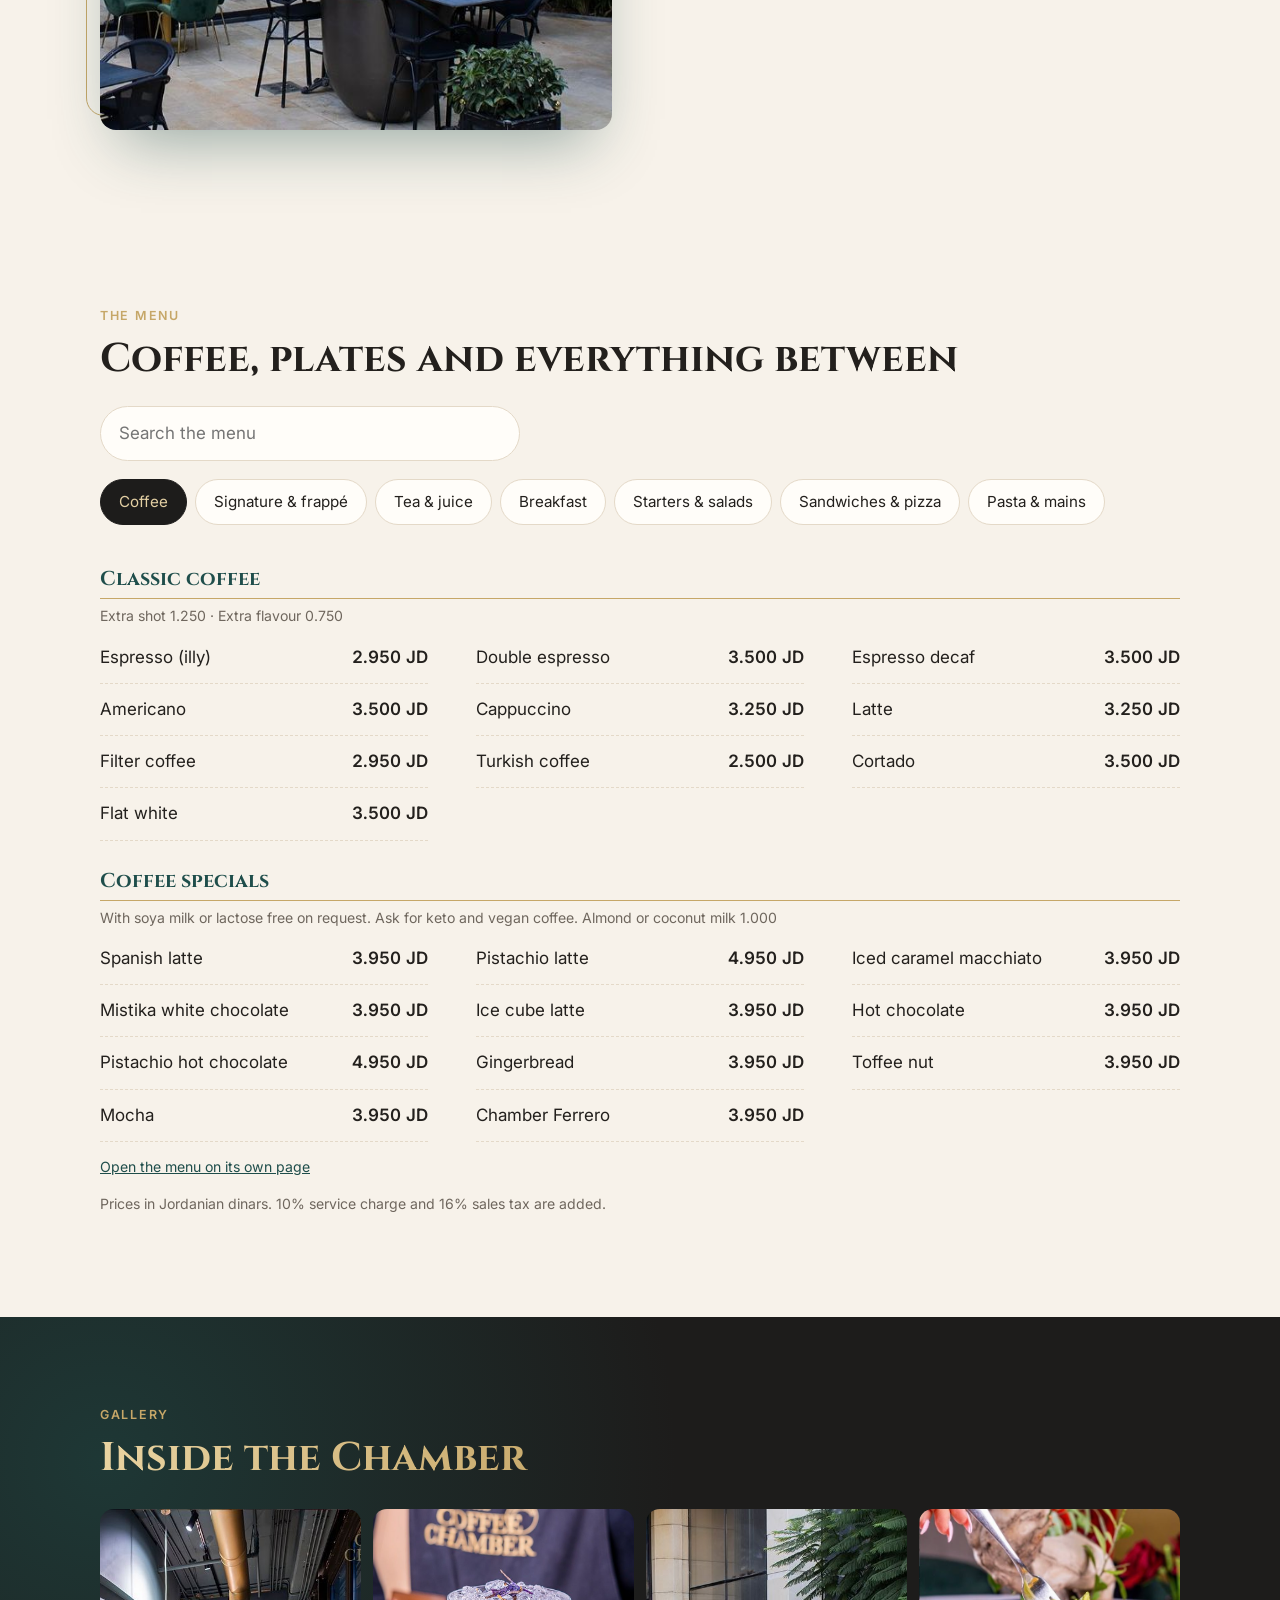
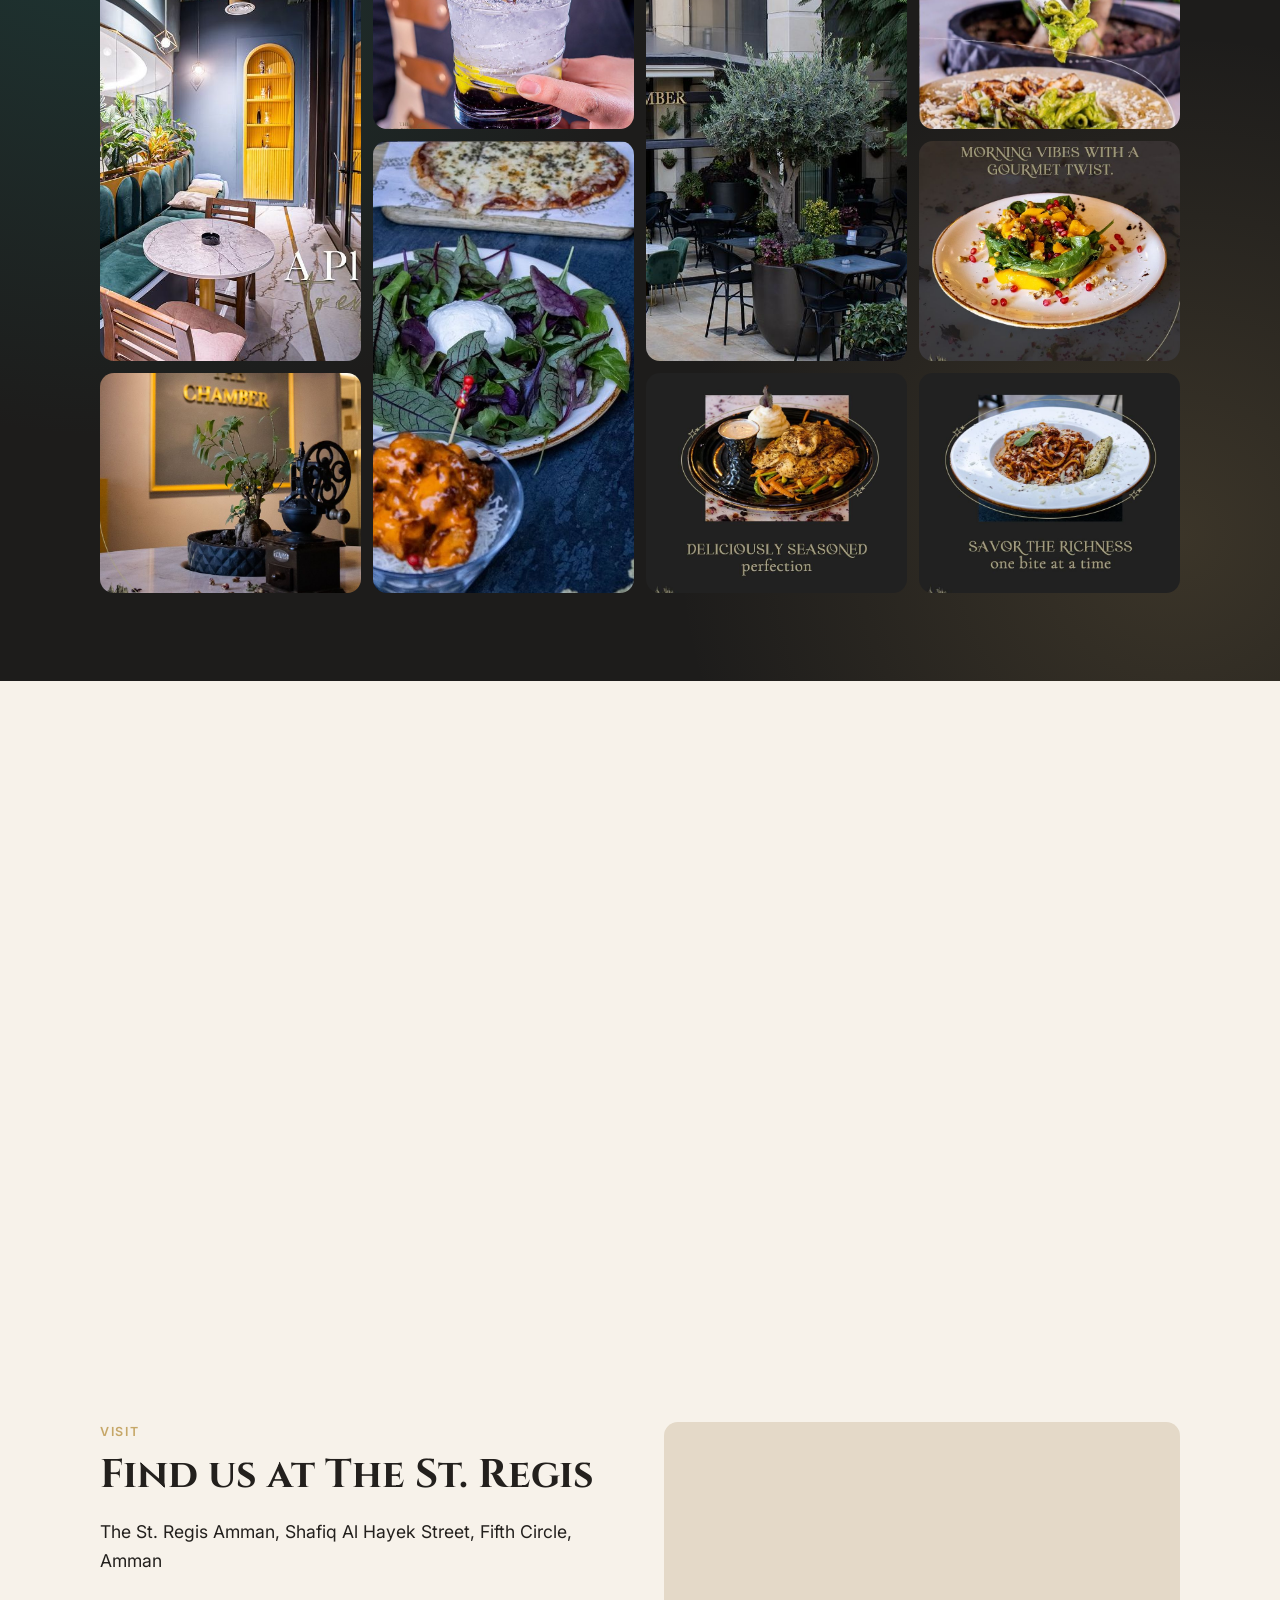
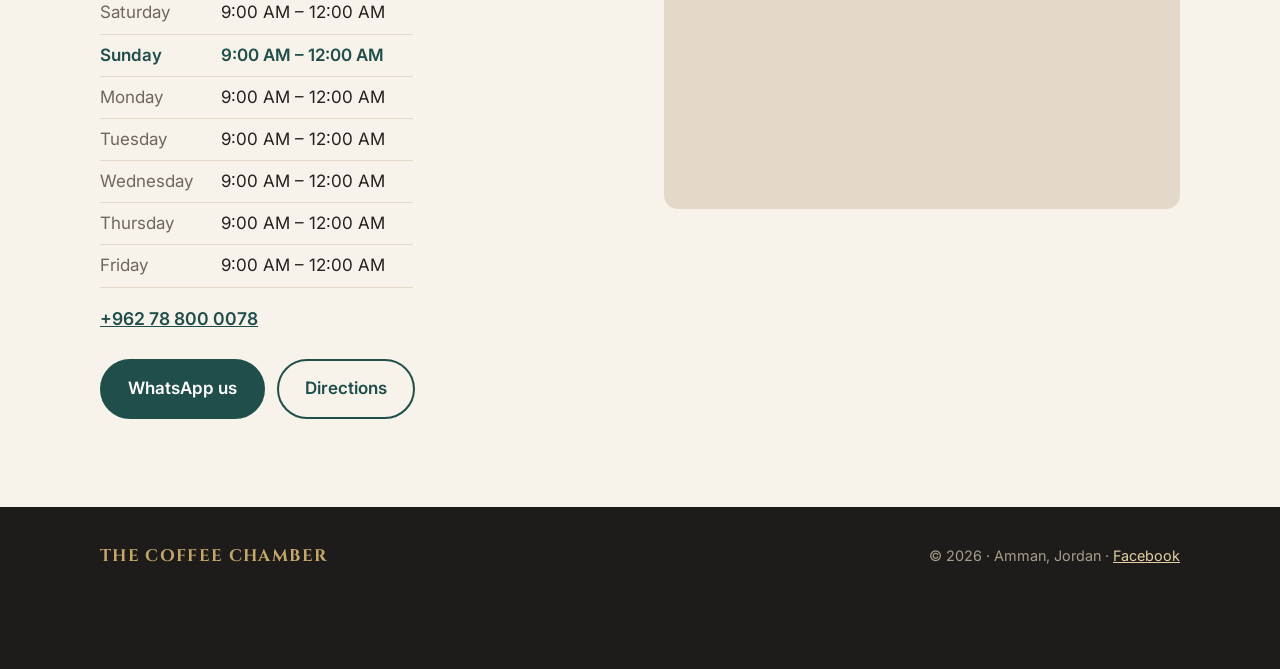
==== commit c3d7228c: "Redesign: gold gradient headlines, story section, booking card, phone menu, QR table card Design ide" ====
--- a/index.html
+++ b/index.html
@@ -37,7 +37,9 @@
   <header class="site-header">
     <div class="wrap header-row">
       <a class="logo" href="#top" data-i18n="name">The Coffee Chamber</a>
-      <nav class="nav">
+      <!-- Phone menu button: opens the links below as a drop-down card -->
+      <button class="menu-btn" id="menu-btn" type="button" aria-label="Open menu" aria-expanded="false"><span></span><span></span><span></span></button>
+      <nav class="nav" id="site-nav">
         <a href="#menu" data-i18n="nav_menu">Menu</a>
         <a href="#gallery" data-i18n="nav_gallery">Gallery</a>
         <a href="#book" data-i18n="nav_book">Book</a>
@@ -54,11 +56,11 @@
       <div class="wrap hero-inner">
         <!-- INTERACTIVE 2: live open/closed badge -->
         <p class="status" id="open-status"><span class="dot"></span><span class="status-text">&nbsp;</span></p>
-        <h1 data-i18n="hero_title">Where elegance meets tradition</h1>
+        <h1 class="gradient-text" data-i18n="hero_title">Where elegance meets tradition</h1>
         <p class="lead" data-i18n="hero_sub">Specialty coffee, signature drinks and all-day dining at The St. Regis Amman, Fifth Circle.</p>
         <div class="hero-actions">
           <a class="btn" href="#menu" data-i18n="cta_menu">View the menu</a>
-          <a class="btn btn-ghost" href="tel:+962788000078" data-i18n="cta_call">Call to book</a>
+          <a class="btn btn-ghost" href="#book" data-i18n="cta_book">Book a table</a>
         </div>
       </div>
     </section>
@@ -68,6 +70,21 @@
         <div><h3 data-i18n="hl1_t">Signature drinks</h3><p data-i18n="hl1_d">Twelve house creations, from Blue Ocean to Heart of Gold.</p></div>
         <div><h3 data-i18n="hl2_t">Breakfast to dinner</h3><p data-i18n="hl2_d">Croissants and manakeesh in the morning, steak and salmon at night.</p></div>
         <div><h3 data-i18n="hl3_t">Keto and vegan</h3><p data-i18n="hl3_d">Keto plates with full nutrition, plus soya, almond and coconut milk.</p></div>
+      </div>
+    </section>
+
+    <section id="story" class="section story reveal">
+      <div class="wrap story-grid">
+        <div class="story-img">
+          <img src="assets/img/terrace.jpg" alt="The terrace at The Coffee Chamber" loading="lazy">
+        </div>
+        <div>
+          <p class="eyebrow" data-i18n="story_eyebrow">Our space</p>
+          <h2 class="gradient-text" data-i18n="story_title">A place to enjoy</h2>
+          <p data-i18n="story_p1">Inside The St. Regis Amman, The Coffee Chamber pairs green velvet, white marble and gold with a slow, unhurried pace.</p>
+          <p data-i18n="story_p2">Take a table on the terrace under the olive tree, or settle in indoors with a signature drink.</p>
+          <a class="text-link" href="#gallery" data-i18n="story_link">See the gallery</a>
+        </div>
       </div>
     </section>
 
@@ -89,7 +106,7 @@
     <section id="gallery" class="section section-dark reveal">
       <div class="wrap">
         <p class="eyebrow" data-i18n="gallery_eyebrow">Gallery</p>
-        <h2 data-i18n="gallery_title">A place to enjoy</h2>
+        <h2 class="gradient-text" data-i18n="gallery_title">Inside the Chamber</h2>
         <!-- INTERACTIVE 4: tap a photo to open it full screen; swipe or use arrows -->
         <div class="gallery">
           <button class="shot tall" type="button"><img src="assets/img/seating.jpg" alt="Velvet seating by the window" loading="lazy"></button>
@@ -105,8 +122,9 @@
       </div>
     </section>
 
-    <section id="book" class="section section-teal reveal">
-      <div class="wrap book-grid">
+    <section id="book" class="section reveal">
+      <div class="wrap">
+      <div class="cta-card book-grid">
         <div>
           <p class="eyebrow" data-i18n="book_eyebrow">Reservations</p>
           <h2 data-i18n="book_title">Book a table</h2>
@@ -122,6 +140,7 @@
           <label class="full"><span data-i18n="f_note">Anything we should know?</span><input name="note" data-i18n-placeholder="f_note_ph" placeholder="Birthday, window seat, high chair..."></label>
           <button class="btn full" type="submit" data-i18n="f_send">Send on WhatsApp</button>
         </form>
+      </div>
       </div>
     </section>
 
--- a/assets/css/site.css
+++ b/assets/css/site.css
@@ -138,7 +138,6 @@
 .site-footer a { color: var(--gold-soft); }
 
 @media (max-width: 760px) {
-  .nav a { display: none; }
   .hero-inner { padding-bottom: 56px; }
   .section { padding: 64px 0; }
   .highlights-row { grid-template-columns: 1fr; gap: 20px; }
@@ -172,3 +171,57 @@
   .book-form { grid-template-columns: 1fr 1fr; padding: 18px; }
 }
 .menu-page-title { font-size: clamp(1.8rem, 5vw, 2.6rem); margin-bottom: 0; }
+
+/* ===== Design upgrade, ideas borrowed from the "Modern UI/UX GPT-3" project ===== */
+
+/* 1. Gradient text: gold fading to champagne on big headlines */
+:root { --gradient-gold: linear-gradient(95deg, #e9d3a1 0%, #c6a768 45%, #f3e6c4 100%); }
+.gradient-text { background: var(--gradient-gold); -webkit-background-clip: text; background-clip: text; -webkit-text-fill-color: transparent; color: var(--gold); }
+.section:not(.section-dark) .gradient-text { background: linear-gradient(95deg, #8a6a2f, #c6a768 60%, #6b5124); -webkit-background-clip: text; background-clip: text; }
+
+/* 2. Soft glow backgrounds on the dark sections */
+.section-dark, .highlights { background: radial-gradient(circle at 8% 15%, rgba(31,78,75,0.55) 0%, rgba(29,28,27,0) 40%), radial-gradient(circle at 92% 85%, rgba(198,167,104,0.18) 0%, rgba(29,28,27,0) 35%), var(--charcoal); }
+
+/* 3. Gradient accent bar above each highlight */
+.highlights h3::before { content: ""; display: block; width: 38px; height: 3px; margin-bottom: 12px; border-radius: 2px; background: linear-gradient(90deg, var(--gold), var(--teal)); box-shadow: 0 4px 10px rgba(0,0,0,0.3); }
+
+/* 4. Story section: photo with a glowing gold frame beside the text */
+.story-grid { display: grid; grid-template-columns: 1fr 1fr; gap: 56px; align-items: center; }
+.story-img { position: relative; }
+.story-img::before { content: ""; position: absolute; inset: -14px 14px 14px -14px; border: 1px solid var(--gold); border-radius: 18px; }
+.story-img img { position: relative; border-radius: 16px; box-shadow: 0 30px 60px -20px rgba(31,78,75,0.45); aspect-ratio: 4 / 5; object-fit: cover; width: 100%; }
+.story p { color: var(--muted); font-size: 1.05rem; }
+.text-link { display: inline-block; margin-top: 8px; font-weight: 600; color: var(--teal); text-decoration: none; border-bottom: 2px solid var(--gold); padding-bottom: 2px; }
+html[dir="rtl"] .story-img::before { inset: -14px -14px 14px 14px; }
+
+/* 5. Booking as a gradient call-to-action card */
+.cta-card { background: linear-gradient(115deg, var(--teal) 0%, #24605c 45%, #8a7444 120%); color: #fff; border-radius: 24px; padding: 48px; box-shadow: 0 30px 60px -25px rgba(31,78,75,0.6); }
+.cta-card .eyebrow { color: var(--gold-soft); }
+.cta-card p { color: #d6e3e1; }
+
+/* 6. Scale-up pop for the lightbox photo and the phone menu */
+@keyframes scale-up { from { transform: scale(0.6); opacity: 0; } to { transform: scale(1); opacity: 1; } }
+.lightbox:not([hidden]) .lb-img { animation: scale-up 0.35s cubic-bezier(0.39, 0.575, 0.565, 1) both; }
+
+/* 7. Phone menu button (three lines that turn into an X) */
+.menu-btn { display: none; background: none; border: 0; cursor: pointer; width: 40px; height: 40px; padding: 8px; }
+.menu-btn span { display: block; height: 2px; background: var(--gold-soft); margin: 5px 0; border-radius: 2px; transition: transform .25s, opacity .25s; }
+.menu-btn.is-open span:nth-child(1) { transform: translateY(7px) rotate(45deg); }
+.menu-btn.is-open span:nth-child(2) { opacity: 0; }
+.menu-btn.is-open span:nth-child(3) { transform: translateY(-7px) rotate(-45deg); }
+
+@media (max-width: 760px) {
+  .menu-btn { display: block; }
+  .nav { display: none; position: absolute; top: 70px; inset-inline-end: 16px; min-width: 220px; flex-direction: column; align-items: stretch; gap: 4px; padding: 16px; border-radius: 16px; background: var(--charcoal-2); border: 1px solid rgba(198,167,104,0.3); box-shadow: 0 20px 40px rgba(0,0,0,0.4); transform-origin: top right; }
+  .nav.is-open { display: flex; animation: scale-up 0.3s cubic-bezier(0.39, 0.575, 0.565, 1) both; }
+  .nav a, .nav a:not(.btn) { display: block; padding: 10px 8px; font-size: 1.05rem; }
+  .nav .lang-toggle { margin-top: 8px; }
+  .story-grid { grid-template-columns: 1fr; gap: 36px; }
+  .cta-card { padding: 28px 20px; border-radius: 18px; }
+}
+@media (max-width: 760px) {
+  /* menu.html has no phone menu button: keep just the language switch in the header */
+  .menu-page .nav { display: flex; position: static; flex-direction: row; min-width: 0; padding: 0; background: none; border: 0; box-shadow: none; animation: none; }
+  .menu-page .nav a { display: none; }
+  .menu-page .nav .lang-toggle { margin-top: 0; }
+}
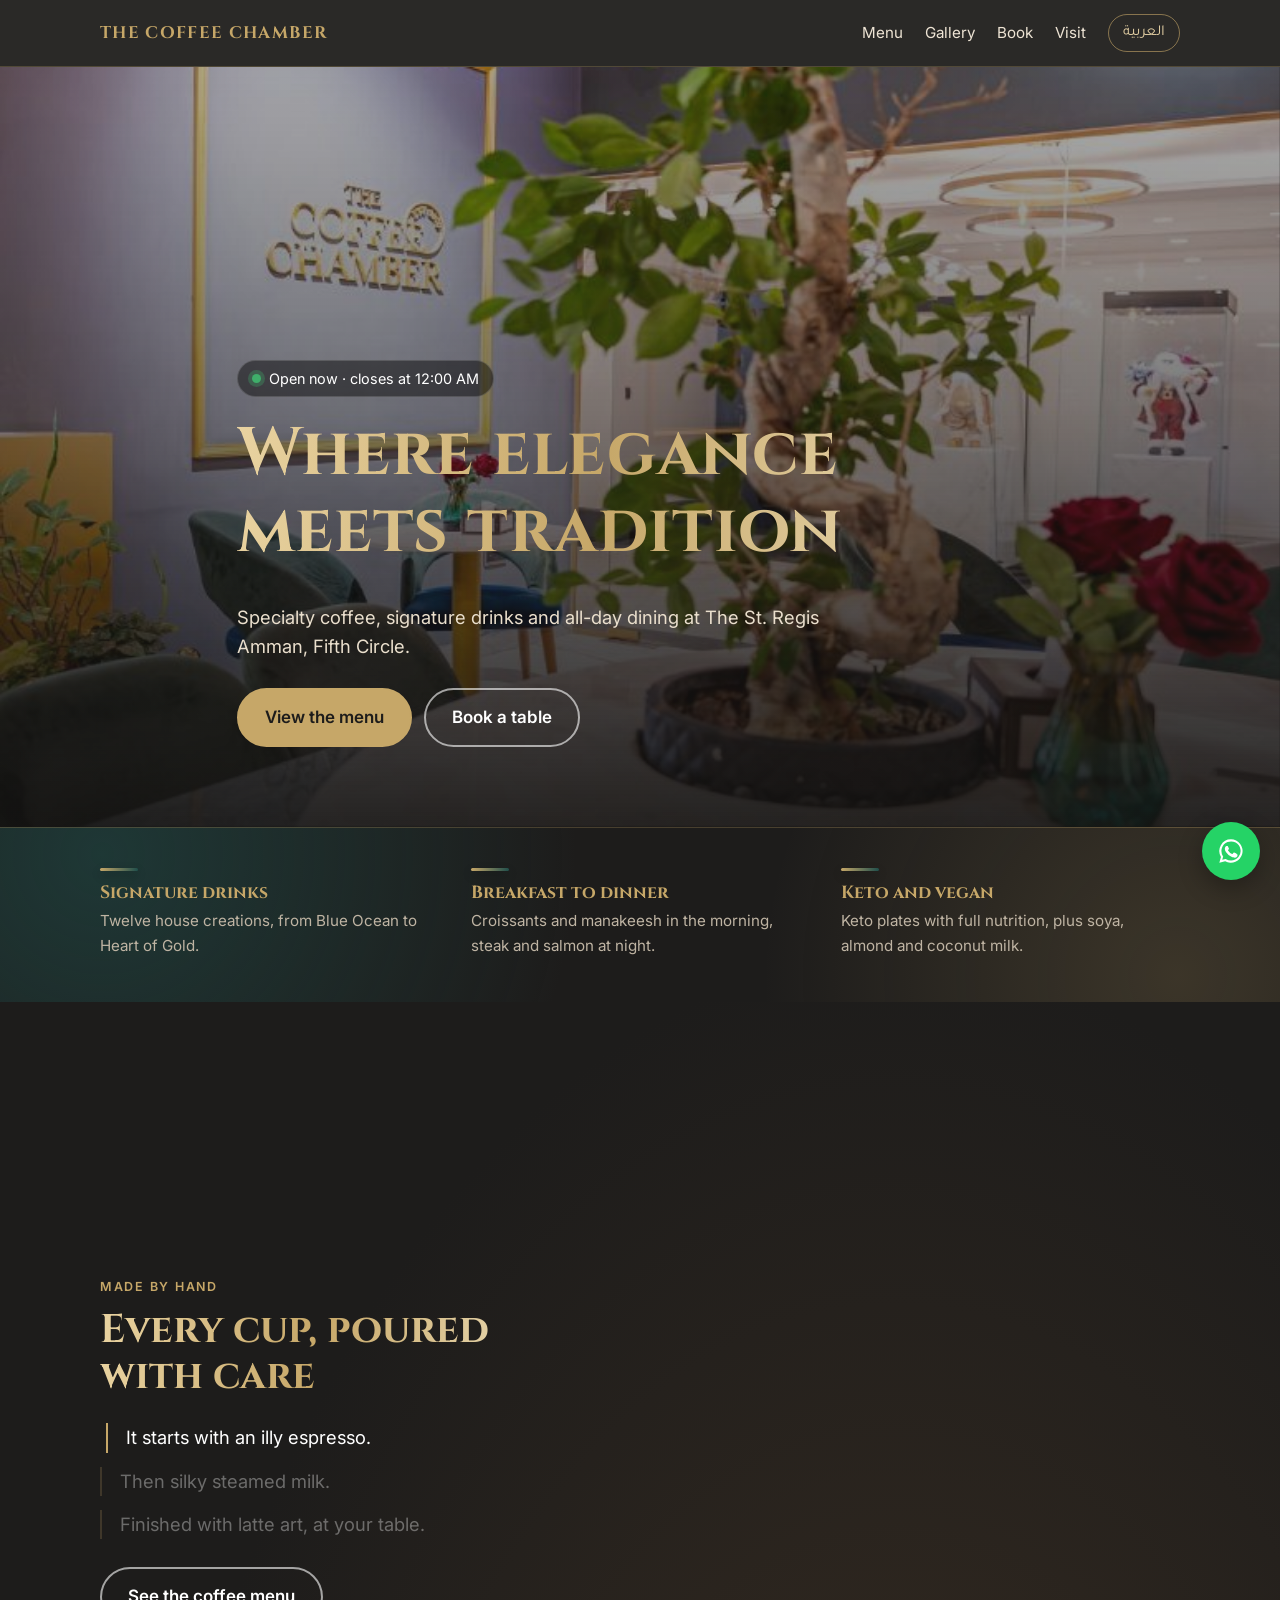
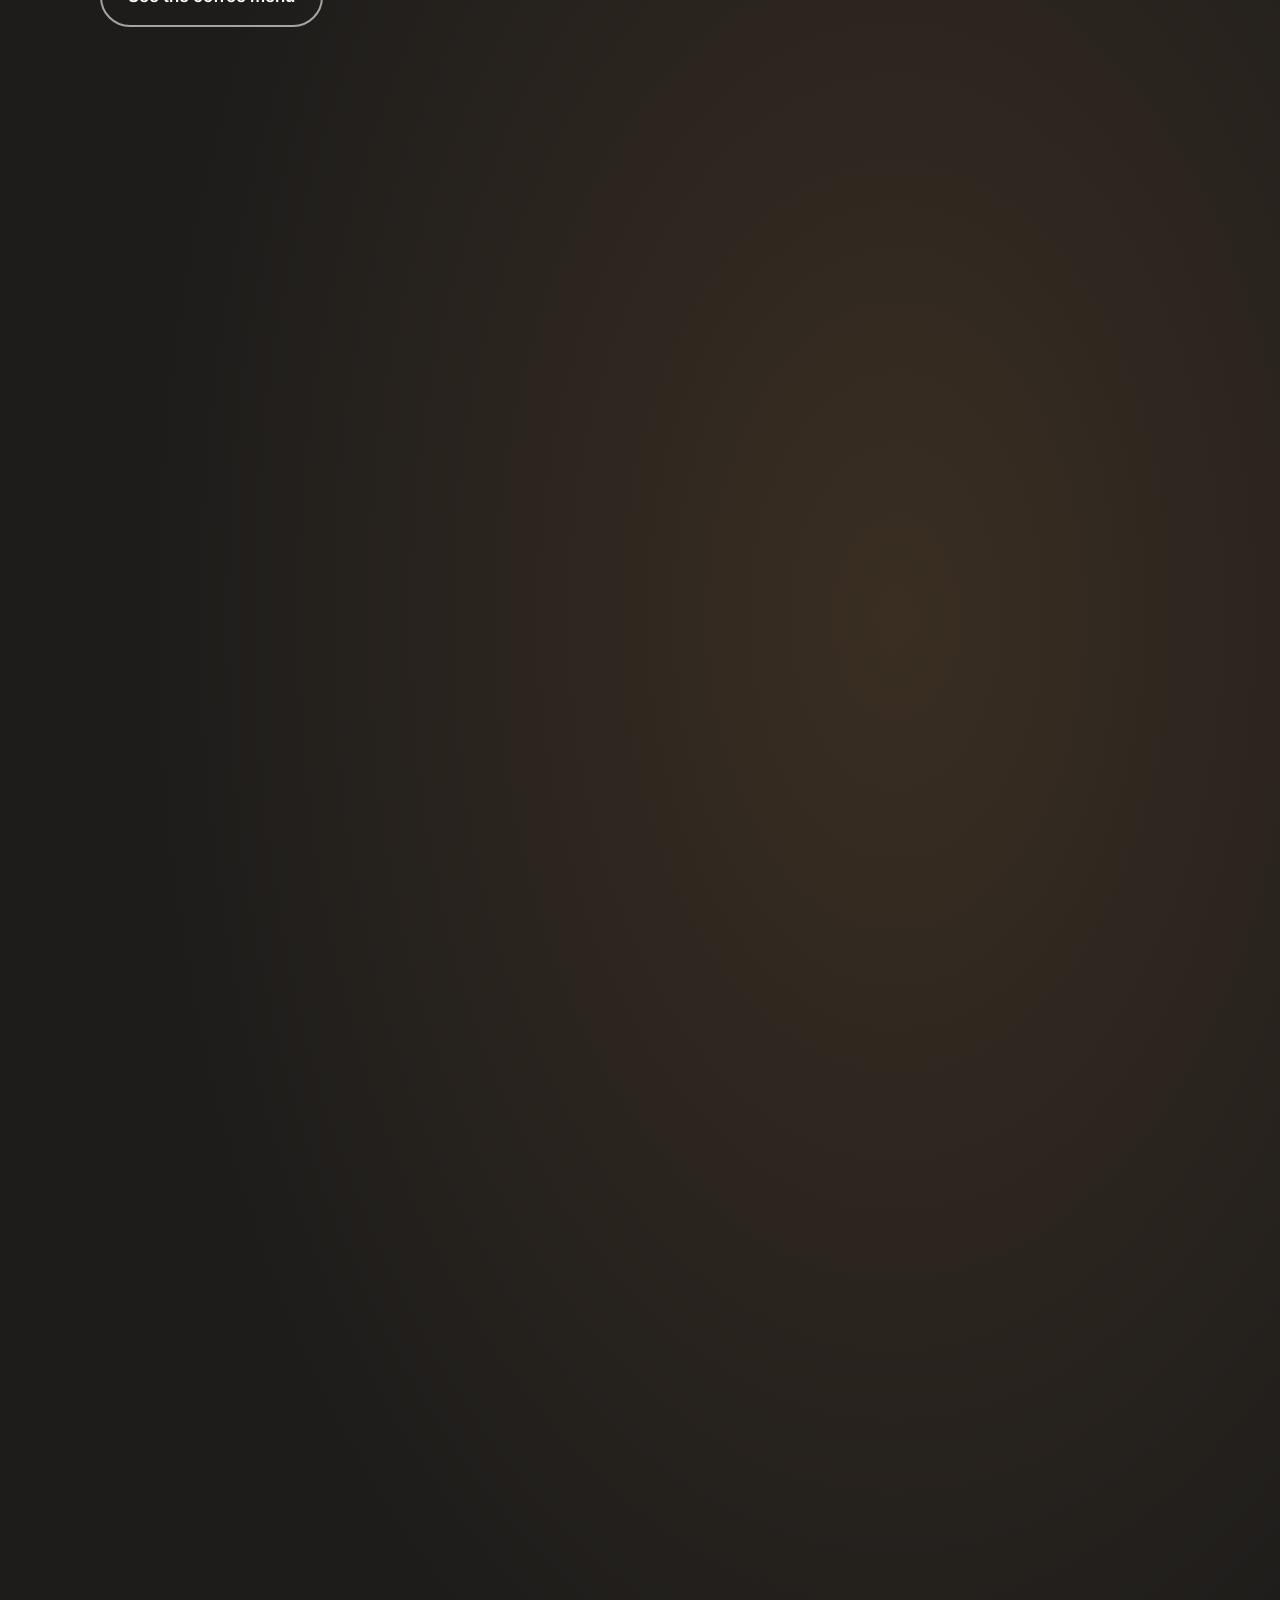
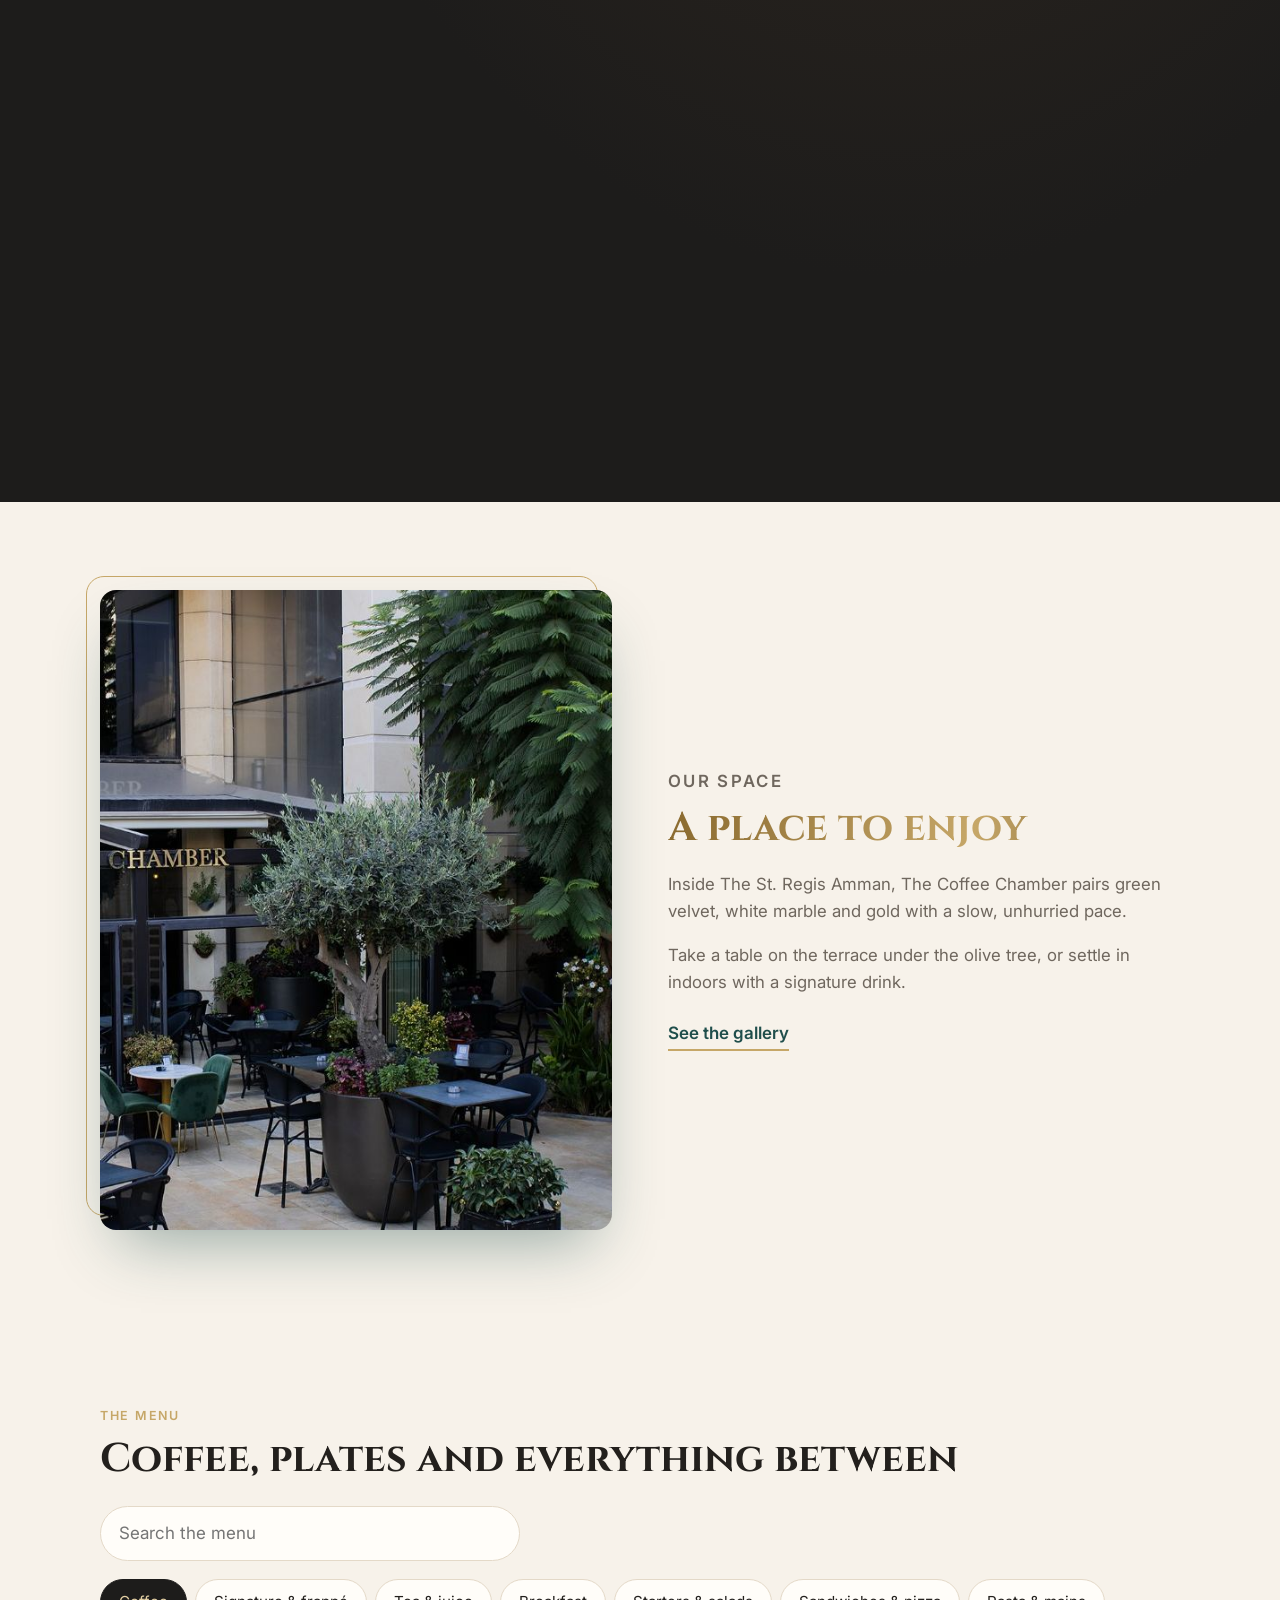
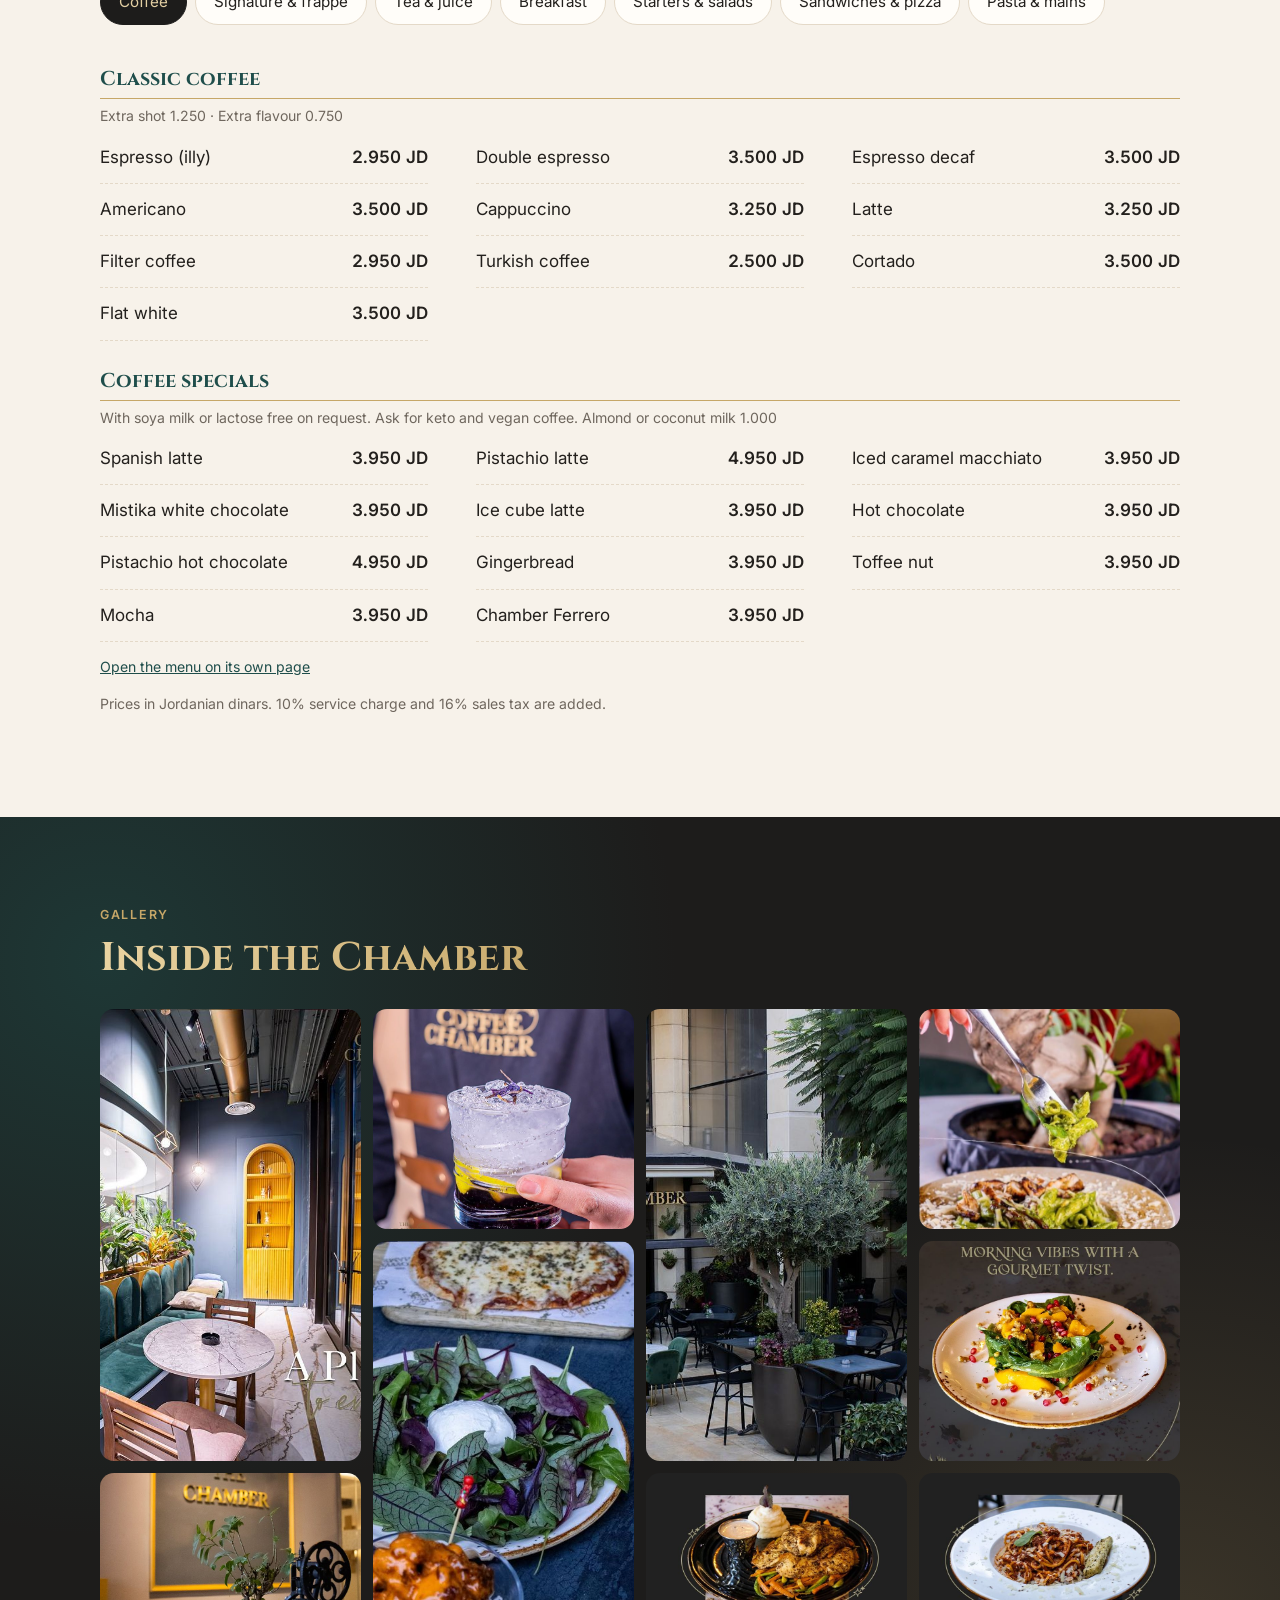
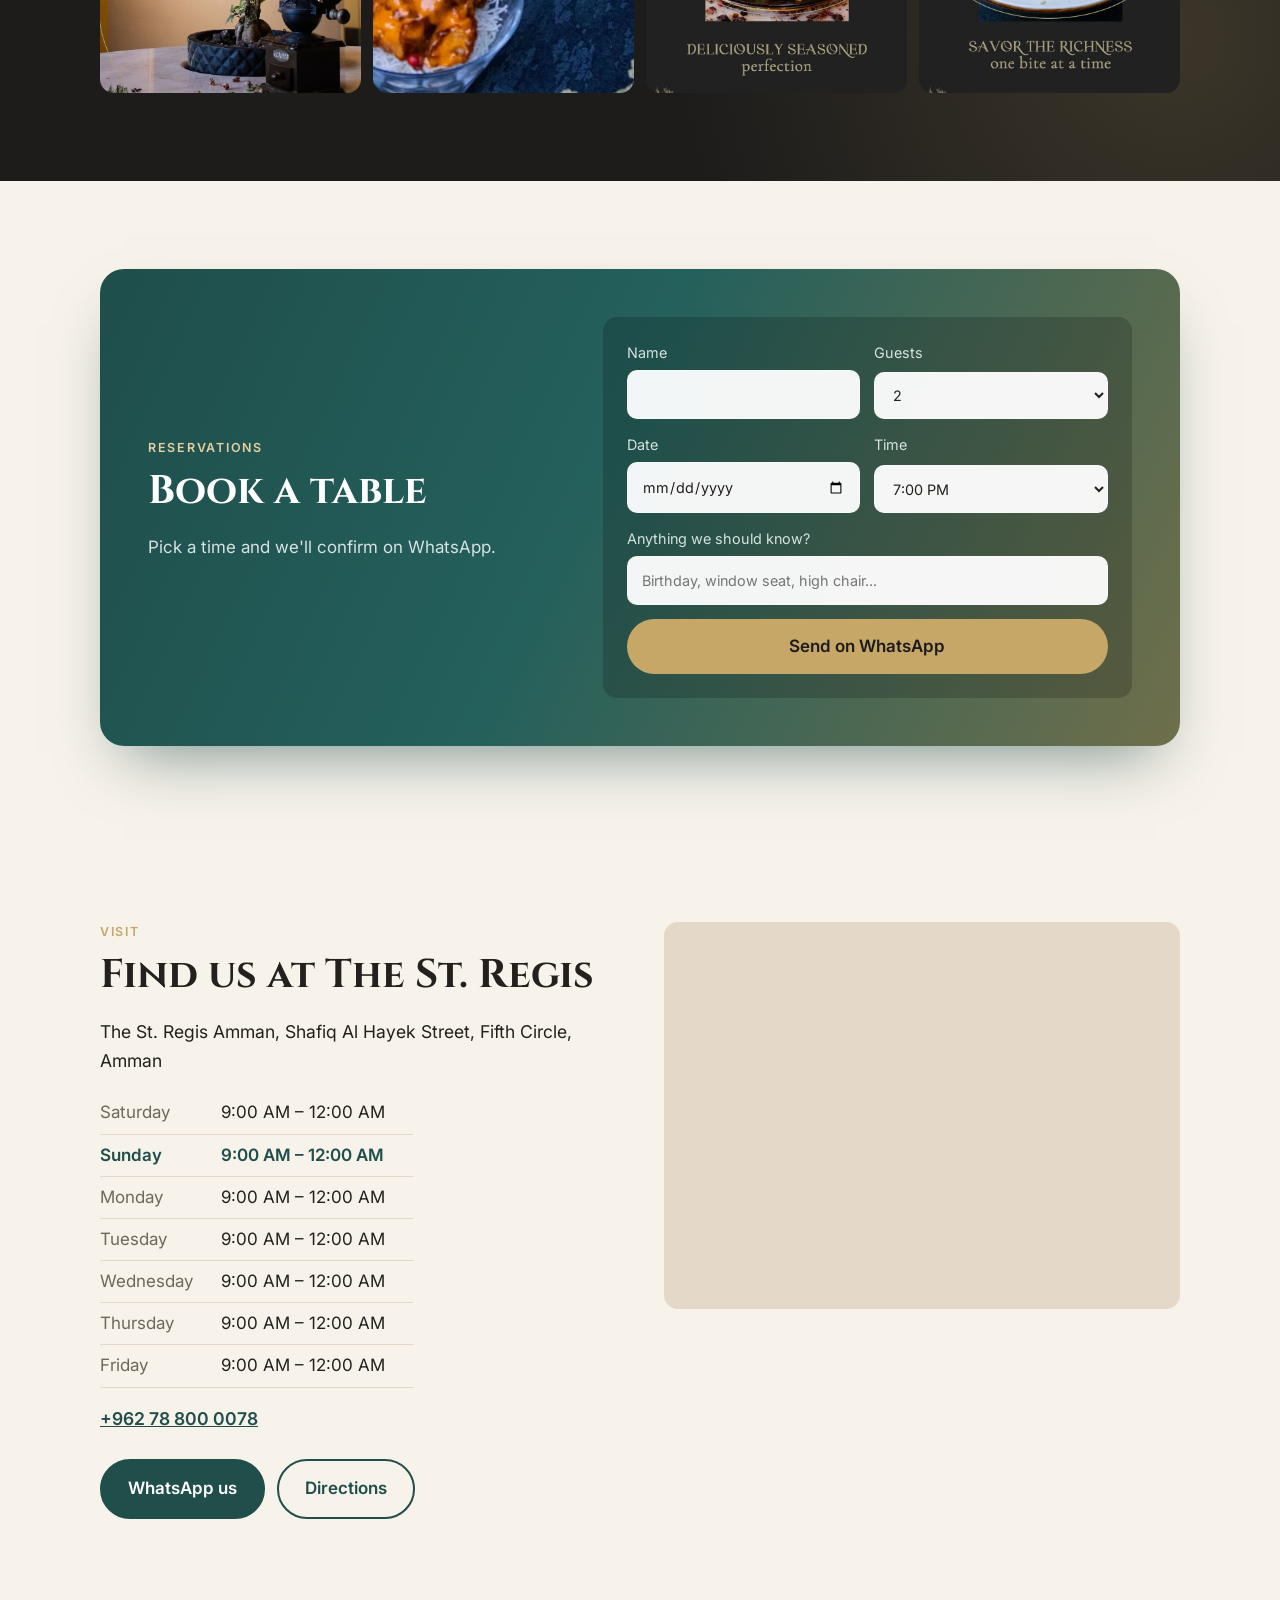
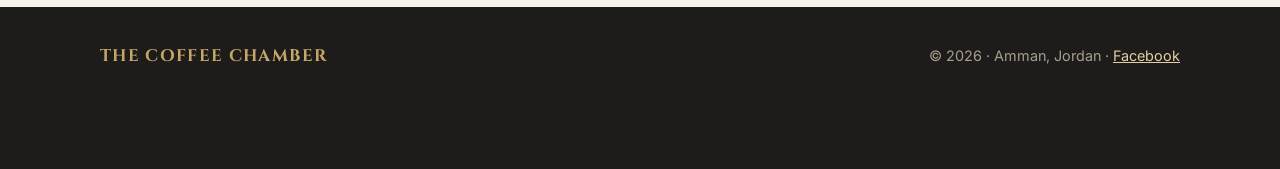
==== commit ca1a6060: "Add a 3D latte that turns and pours as you scroll Their blue cup and saucer with The Chamber badge, " ====
--- a/index.html
+++ b/index.html
@@ -73,6 +73,23 @@
       </div>
     </section>
 
+    <!-- INTERACTIVE 8: 3D latte that turns as you scroll (assets/js/latte3d.js, built with three.js) -->
+    <section id="latte" class="latte" aria-label="Latte">
+      <div class="latte-sticky">
+        <canvas class="latte-canvas" id="latte-canvas" aria-hidden="true"></canvas>
+        <div class="wrap latte-copy">
+          <p class="eyebrow" data-i18n="latte_eyebrow">Made by hand</p>
+          <h2 class="gradient-text" data-i18n="latte_title">Every cup, poured with care</h2>
+          <ol class="latte-steps" id="latte-steps">
+            <li class="is-active" data-i18n="latte_1">It starts with an illy espresso.</li>
+            <li data-i18n="latte_2">Then silky steamed milk.</li>
+            <li data-i18n="latte_3">Finished with latte art, at your table.</li>
+          </ol>
+          <a class="btn btn-ghost latte-cta" href="#menu" data-i18n="latte_cta">See the coffee menu</a>
+        </div>
+      </div>
+    </section>
+
     <section id="story" class="section story reveal">
       <div class="wrap story-grid">
         <div class="story-img">
@@ -184,5 +201,8 @@
 
   <script src="assets/js/menu.js"></script>
   <script src="assets/js/site.js"></script>
+  <!-- three.js lives in our own repo (assets/js/vendor), so nothing loads from other sites -->
+  <script type="importmap">{ "imports": { "three": "./assets/js/vendor/three.module.min.js" } }</script>
+  <script type="module" src="assets/js/latte3d.js"></script>
 </body>
 </html>
--- a/assets/css/site.css
+++ b/assets/css/site.css
@@ -225,3 +225,30 @@
   .menu-page .nav a { display: none; }
   .menu-page .nav .lang-toggle { margin-top: 0; }
 }
+
+/* 8. 3D latte (assets/js/latte3d.js). The section is 3 screens tall; the inside
+   sticks to the screen while you scroll, so the cup turns in place. */
+.latte { position: relative; height: 300vh; background: radial-gradient(ellipse at 70% 45%, #3a2e22 0%, var(--charcoal) 60%); color: #fff; }
+.latte-sticky { position: sticky; top: 0; height: 100vh; overflow: hidden; display: flex; align-items: center; }
+.latte-canvas { position: absolute; inset: 0; width: 100%; height: 100%; display: block; }
+.latte-copy { position: relative; z-index: 1; width: 100%; pointer-events: none; }
+.latte-copy > * { max-width: 30rem; }
+.latte-copy a { pointer-events: auto; }
+.latte-steps { list-style: none; padding: 0; margin: 24px 0 28px; display: grid; gap: 14px; }
+.latte-steps li { font-size: 1.15rem; color: rgba(255,255,255,0.35); padding-inline-start: 18px; border-inline-start: 2px solid rgba(198,167,104,0.2); transition: color .4s, border-color .4s, transform .4s; }
+.latte-steps li.is-active { color: #fff; border-color: var(--gold); transform: translateX(6px); }
+html[dir="rtl"] .latte-steps li.is-active { transform: translateX(-6px); }
+.latte.no-3d { height: auto; }
+.latte.no-3d .latte-sticky { position: static; height: auto; padding: 88px 0; }
+.latte.no-3d .latte-steps li { color: #fff; }
+@media (max-width: 760px) {
+  /* Phones: text at the top, cup underneath */
+  .latte-sticky { align-items: flex-start; padding-top: 84px; }
+  .latte-steps { margin: 16px 0 20px; gap: 10px; }
+  .latte-steps li { font-size: 1rem; }
+}
+@media (prefers-reduced-motion: reduce) {
+  .latte { height: auto; }
+  .latte-sticky { position: relative; }
+  .latte-steps li { color: #fff; }
+}
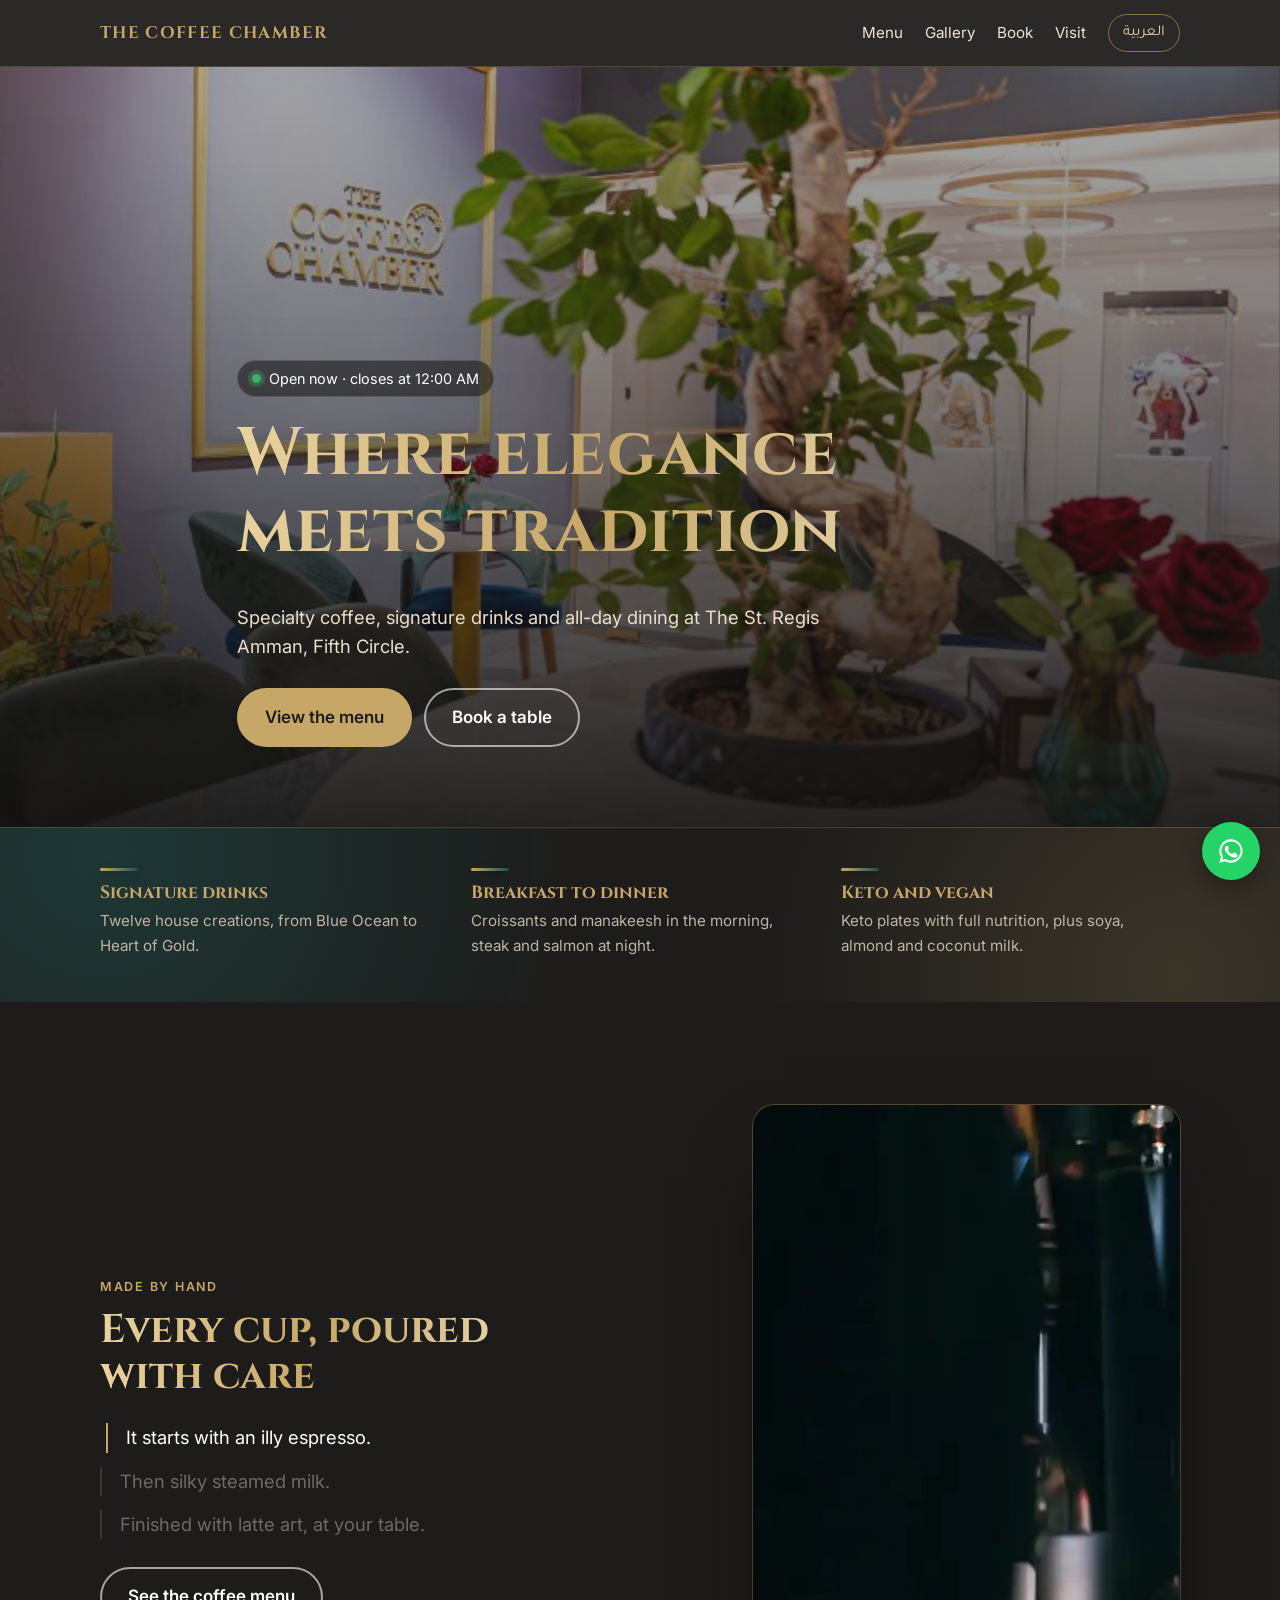
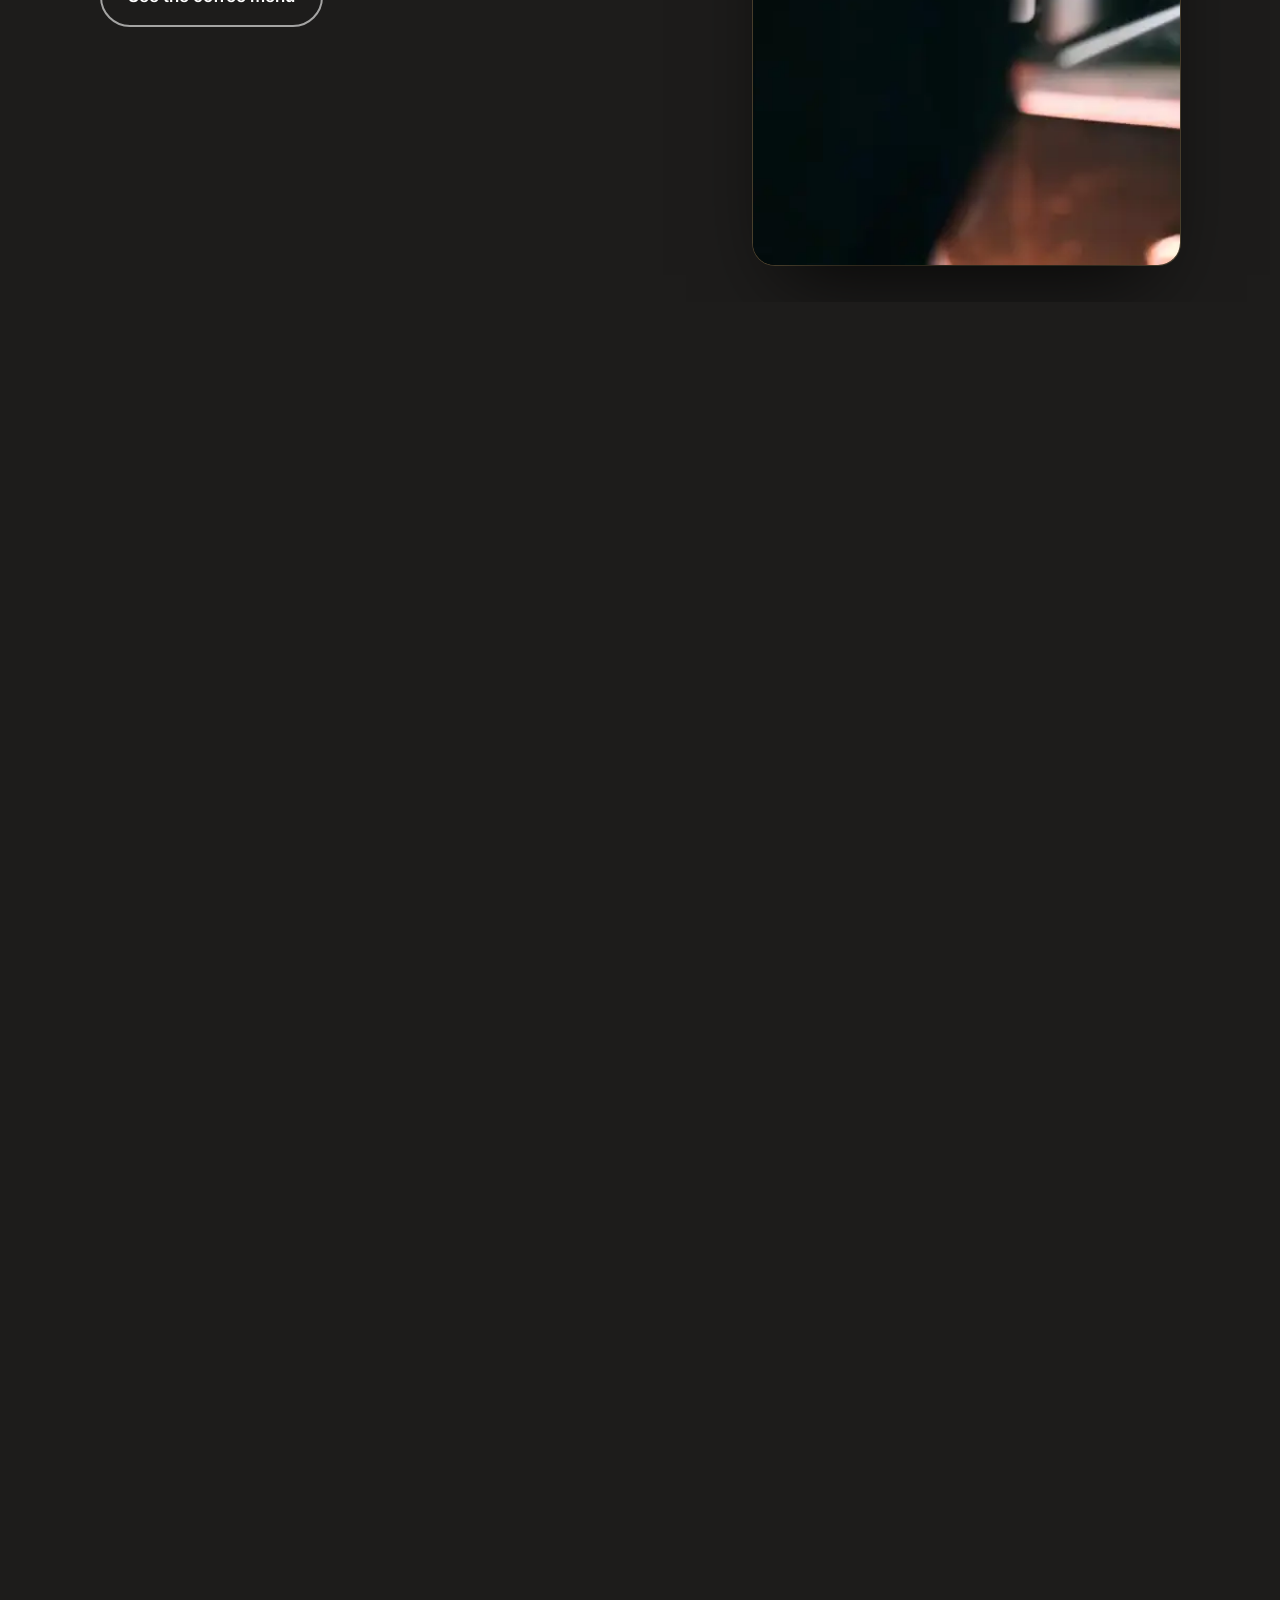
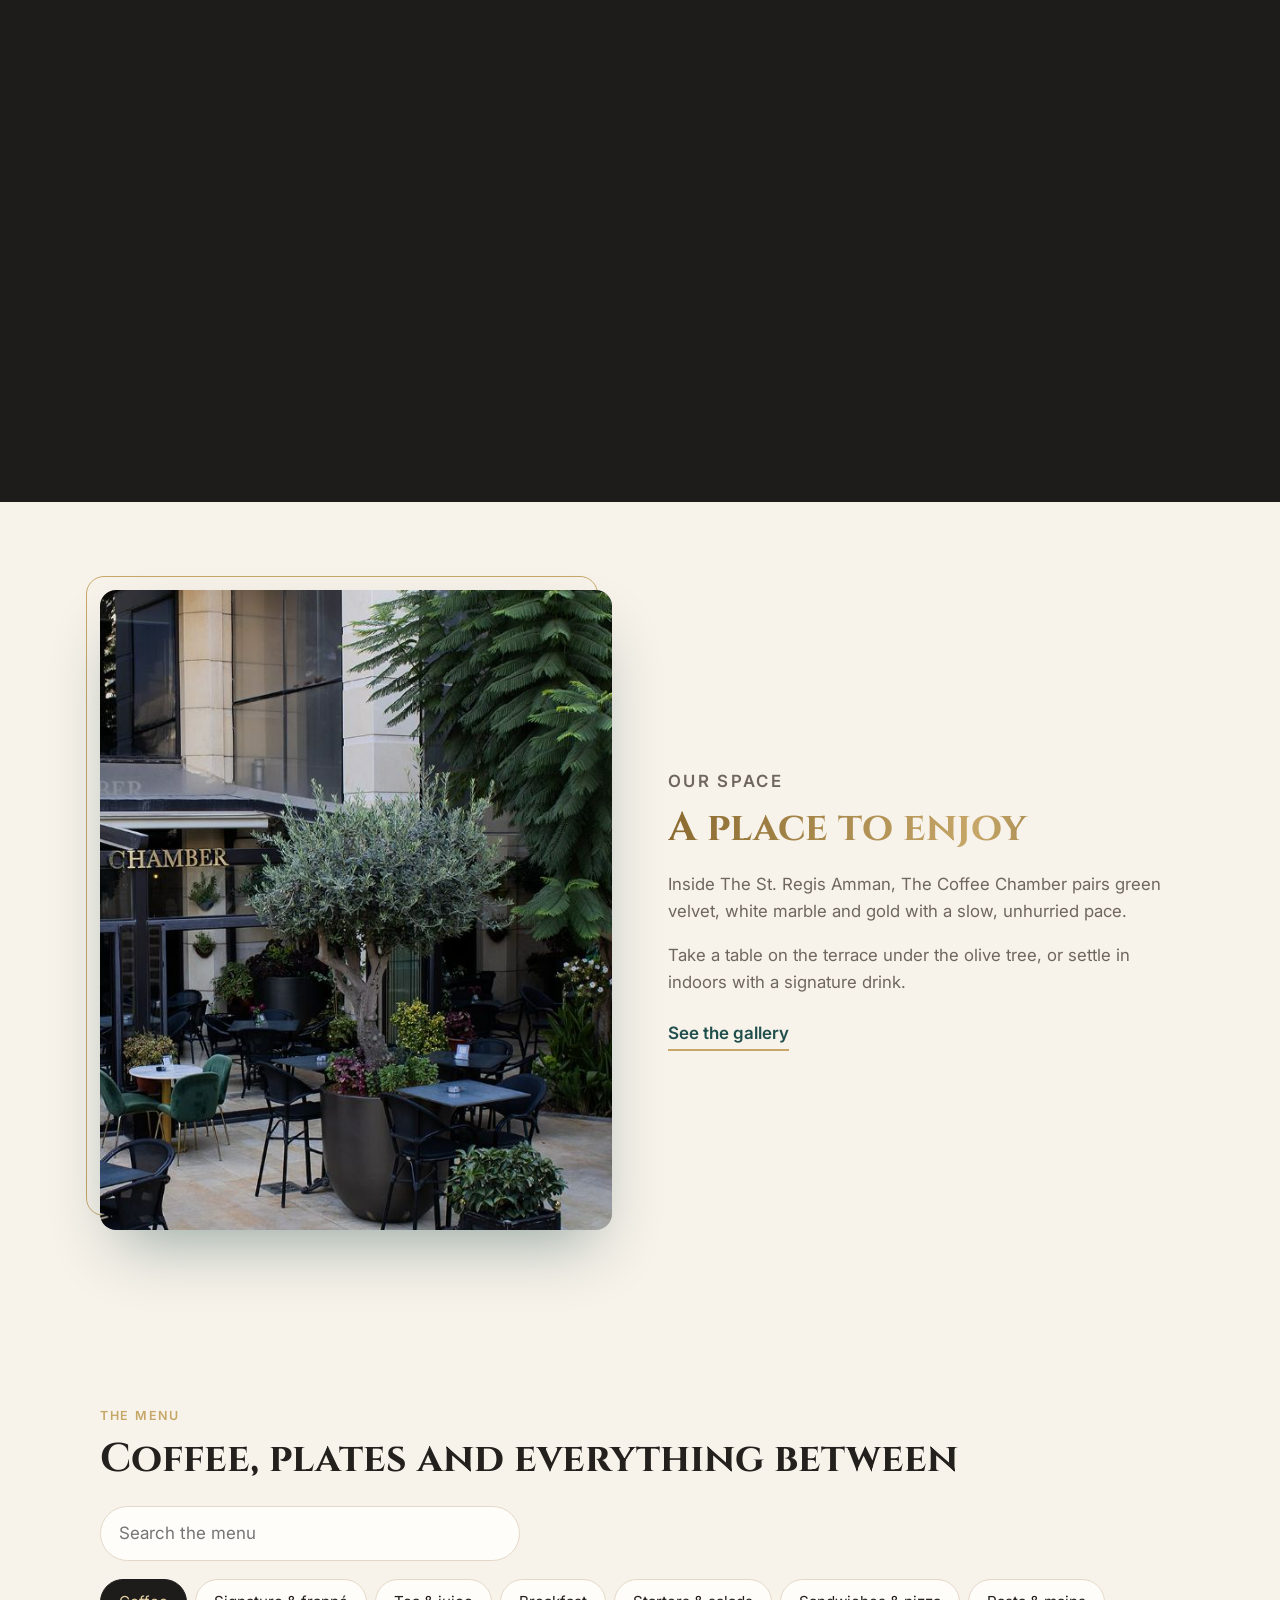
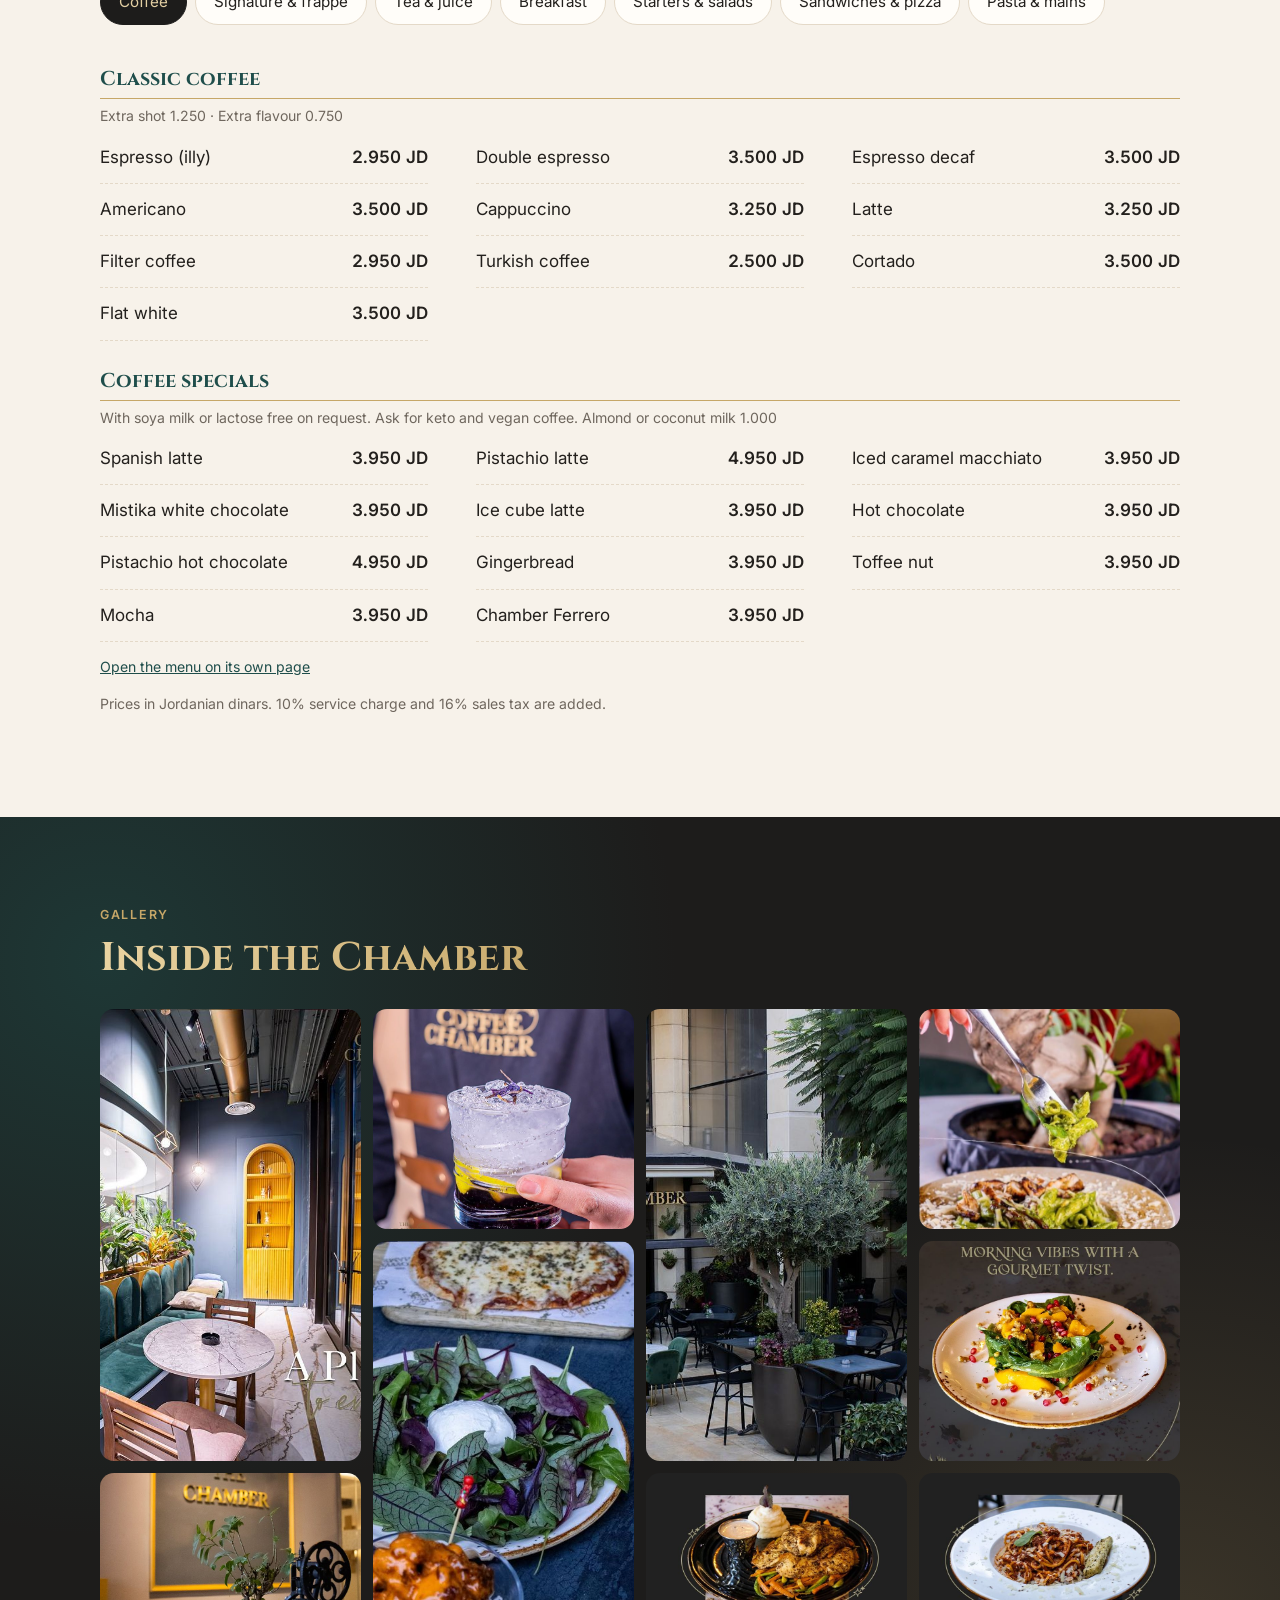
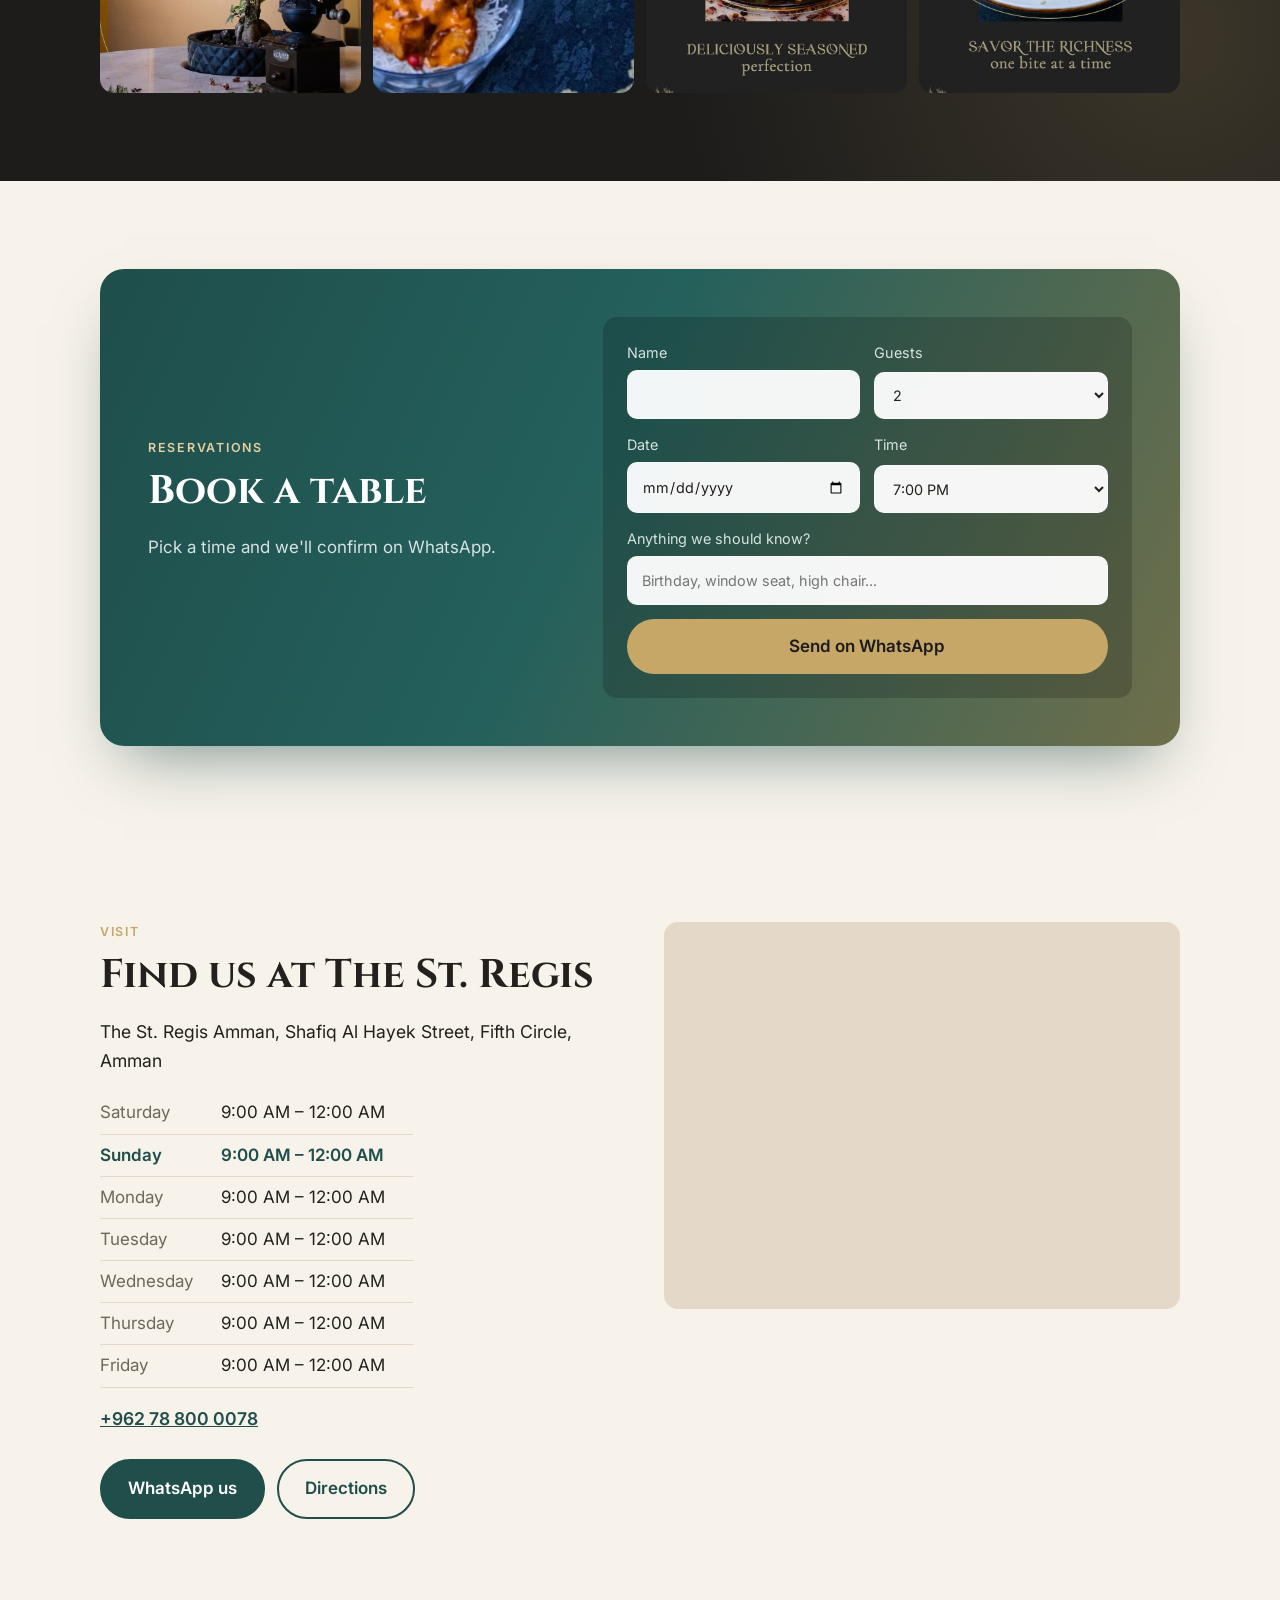
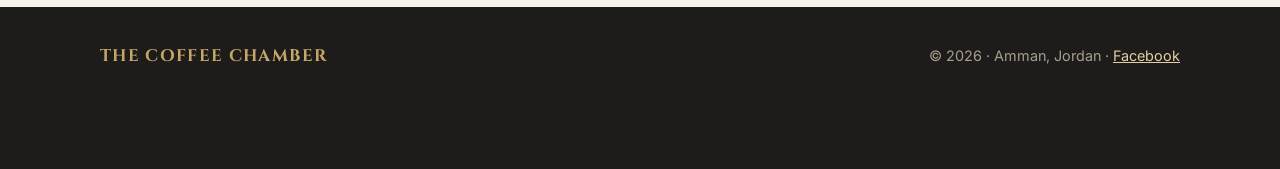
==== commit ba8c80be: "Replace the 3D cup with the barista's pour, played by scroll The team preferred real footage. The ca" ====
--- a/index.html
+++ b/index.html
@@ -73,19 +73,23 @@
       </div>
     </section>
 
-    <!-- INTERACTIVE 8: 3D latte that turns as you scroll (assets/js/latte3d.js, built with three.js) -->
-    <section id="latte" class="latte" aria-label="Latte">
-      <div class="latte-sticky">
-        <canvas class="latte-canvas" id="latte-canvas" aria-hidden="true"></canvas>
-        <div class="wrap latte-copy">
+    <!-- INTERACTIVE 8: the barista's pour, played by your scroll (assets/js/pour.js).
+         The frames are photos from the café's own video, in assets/img/pour/. -->
+    <section id="pour" class="pour" aria-label="How we make your coffee">
+      <div class="pour-sticky">
+        <div class="pour-frame">
+          <canvas class="pour-canvas" id="pour-canvas" aria-hidden="true"></canvas>
+          <img class="pour-poster" src="assets/img/pour/127.webp" loading="lazy" alt="Latte art in a Coffee Chamber cup">
+        </div>
+        <div class="wrap pour-copy">
           <p class="eyebrow" data-i18n="latte_eyebrow">Made by hand</p>
           <h2 class="gradient-text" data-i18n="latte_title">Every cup, poured with care</h2>
-          <ol class="latte-steps" id="latte-steps">
+          <ol class="pour-steps" id="pour-steps">
             <li class="is-active" data-i18n="latte_1">It starts with an illy espresso.</li>
             <li data-i18n="latte_2">Then silky steamed milk.</li>
             <li data-i18n="latte_3">Finished with latte art, at your table.</li>
           </ol>
-          <a class="btn btn-ghost latte-cta" href="#menu" data-i18n="latte_cta">See the coffee menu</a>
+          <a class="btn btn-ghost" href="#menu" data-i18n="latte_cta">See the coffee menu</a>
         </div>
       </div>
     </section>
@@ -201,8 +205,6 @@
 
   <script src="assets/js/menu.js"></script>
   <script src="assets/js/site.js"></script>
-  <!-- three.js lives in our own repo (assets/js/vendor), so nothing loads from other sites -->
-  <script type="importmap">{ "imports": { "three": "./assets/js/vendor/three.module.min.js" } }</script>
-  <script type="module" src="assets/js/latte3d.js"></script>
+  <script src="assets/js/pour.js"></script>
 </body>
 </html>
--- a/assets/css/site.css
+++ b/assets/css/site.css
@@ -226,29 +226,32 @@
   .menu-page .nav .lang-toggle { margin-top: 0; }
 }
 
-/* 8. 3D latte (assets/js/latte3d.js). The section is 3 screens tall; the inside
-   sticks to the screen while you scroll, so the cup turns in place. */
-.latte { position: relative; height: 300vh; background: radial-gradient(ellipse at 70% 45%, #3a2e22 0%, var(--charcoal) 60%); color: #fff; }
-.latte-sticky { position: sticky; top: 0; height: 100vh; overflow: hidden; display: flex; align-items: center; }
-.latte-canvas { position: absolute; inset: 0; width: 100%; height: 100%; display: block; }
-.latte-copy { position: relative; z-index: 1; width: 100%; pointer-events: none; }
-.latte-copy > * { max-width: 30rem; }
-.latte-copy a { pointer-events: auto; }
-.latte-steps { list-style: none; padding: 0; margin: 24px 0 28px; display: grid; gap: 14px; }
-.latte-steps li { font-size: 1.15rem; color: rgba(255,255,255,0.35); padding-inline-start: 18px; border-inline-start: 2px solid rgba(198,167,104,0.2); transition: color .4s, border-color .4s, transform .4s; }
-.latte-steps li.is-active { color: #fff; border-color: var(--gold); transform: translateX(6px); }
-html[dir="rtl"] .latte-steps li.is-active { transform: translateX(-6px); }
-.latte.no-3d { height: auto; }
-.latte.no-3d .latte-sticky { position: static; height: auto; padding: 88px 0; }
-.latte.no-3d .latte-steps li { color: #fff; }
-@media (max-width: 760px) {
-  /* Phones: text at the top, cup underneath */
-  .latte-sticky { align-items: flex-start; padding-top: 84px; }
-  .latte-steps { margin: 16px 0 20px; gap: 10px; }
-  .latte-steps li { font-size: 1rem; }
+/* 8. Scroll video (assets/js/pour.js). The section is 3 screens tall; the inside
+   sticks to the screen while you scroll, and the frames play with your finger. */
+.pour { position: relative; height: 300vh; background: var(--charcoal); color: #fff; }
+.pour-sticky { position: sticky; top: 0; height: 100vh; overflow: hidden; display: flex; align-items: center; }
+.pour-frame { position: absolute; top: calc(50% + 33px); inset-inline-end: max(20px, calc((100vw - 1120px) / 2 + 20px)); transform: translateY(-50%);
+  height: min(calc(100vh - 120px), 760px); aspect-ratio: 9 / 16; border-radius: 22px; overflow: hidden; background: #000;
+  box-shadow: 0 40px 80px -30px rgba(0,0,0,0.8), 0 0 0 1px rgba(198,167,104,0.35); }
+.pour-canvas, .pour-poster { position: absolute; inset: 0; width: 100%; height: 100%; object-fit: cover; display: block; }
+.pour.is-ready .pour-poster { visibility: hidden; }
+.pour-copy { position: relative; z-index: 1; width: 100%; }
+.pour-copy > * { max-width: 30rem; }
+.pour-steps { list-style: none; padding: 0; margin: 24px 0 28px; display: grid; gap: 14px; }
+.pour-steps li { font-size: 1.15rem; color: rgba(255,255,255,0.35); padding-inline-start: 18px; border-inline-start: 2px solid rgba(198,167,104,0.2); transition: color .4s, border-color .4s, transform .4s; }
+.pour-steps li.is-active { color: #fff; border-color: var(--gold); transform: translateX(6px); }
+html[dir="rtl"] .pour-steps li.is-active { transform: translateX(-6px); }
+@media (max-width: 760px) {
+  /* Phones: the video fills the screen, the words sit on a dark fade at the bottom */
+  .pour-sticky { align-items: flex-end; }
+  .pour-frame { inset: 0; transform: none; height: auto; aspect-ratio: auto; border-radius: 0; box-shadow: none; }
+  .pour-frame::after { content: ""; position: absolute; inset: 0; background: linear-gradient(180deg, rgba(20,19,18,0.15) 0%, rgba(20,19,18,0) 35%, rgba(20,19,18,0.92) 82%); }
+  .pour-copy { padding-bottom: 96px; }
+  .pour-steps { margin: 14px 0 20px; gap: 8px; }
+  .pour-steps li { font-size: 1rem; color: rgba(255,255,255,0.5); }
 }
 @media (prefers-reduced-motion: reduce) {
-  .latte { height: auto; }
-  .latte-sticky { position: relative; }
-  .latte-steps li { color: #fff; }
-}
+  .pour { height: auto; }
+  .pour-sticky { position: relative; min-height: 100vh; }
+  .pour-steps li { color: #fff; }
+}
